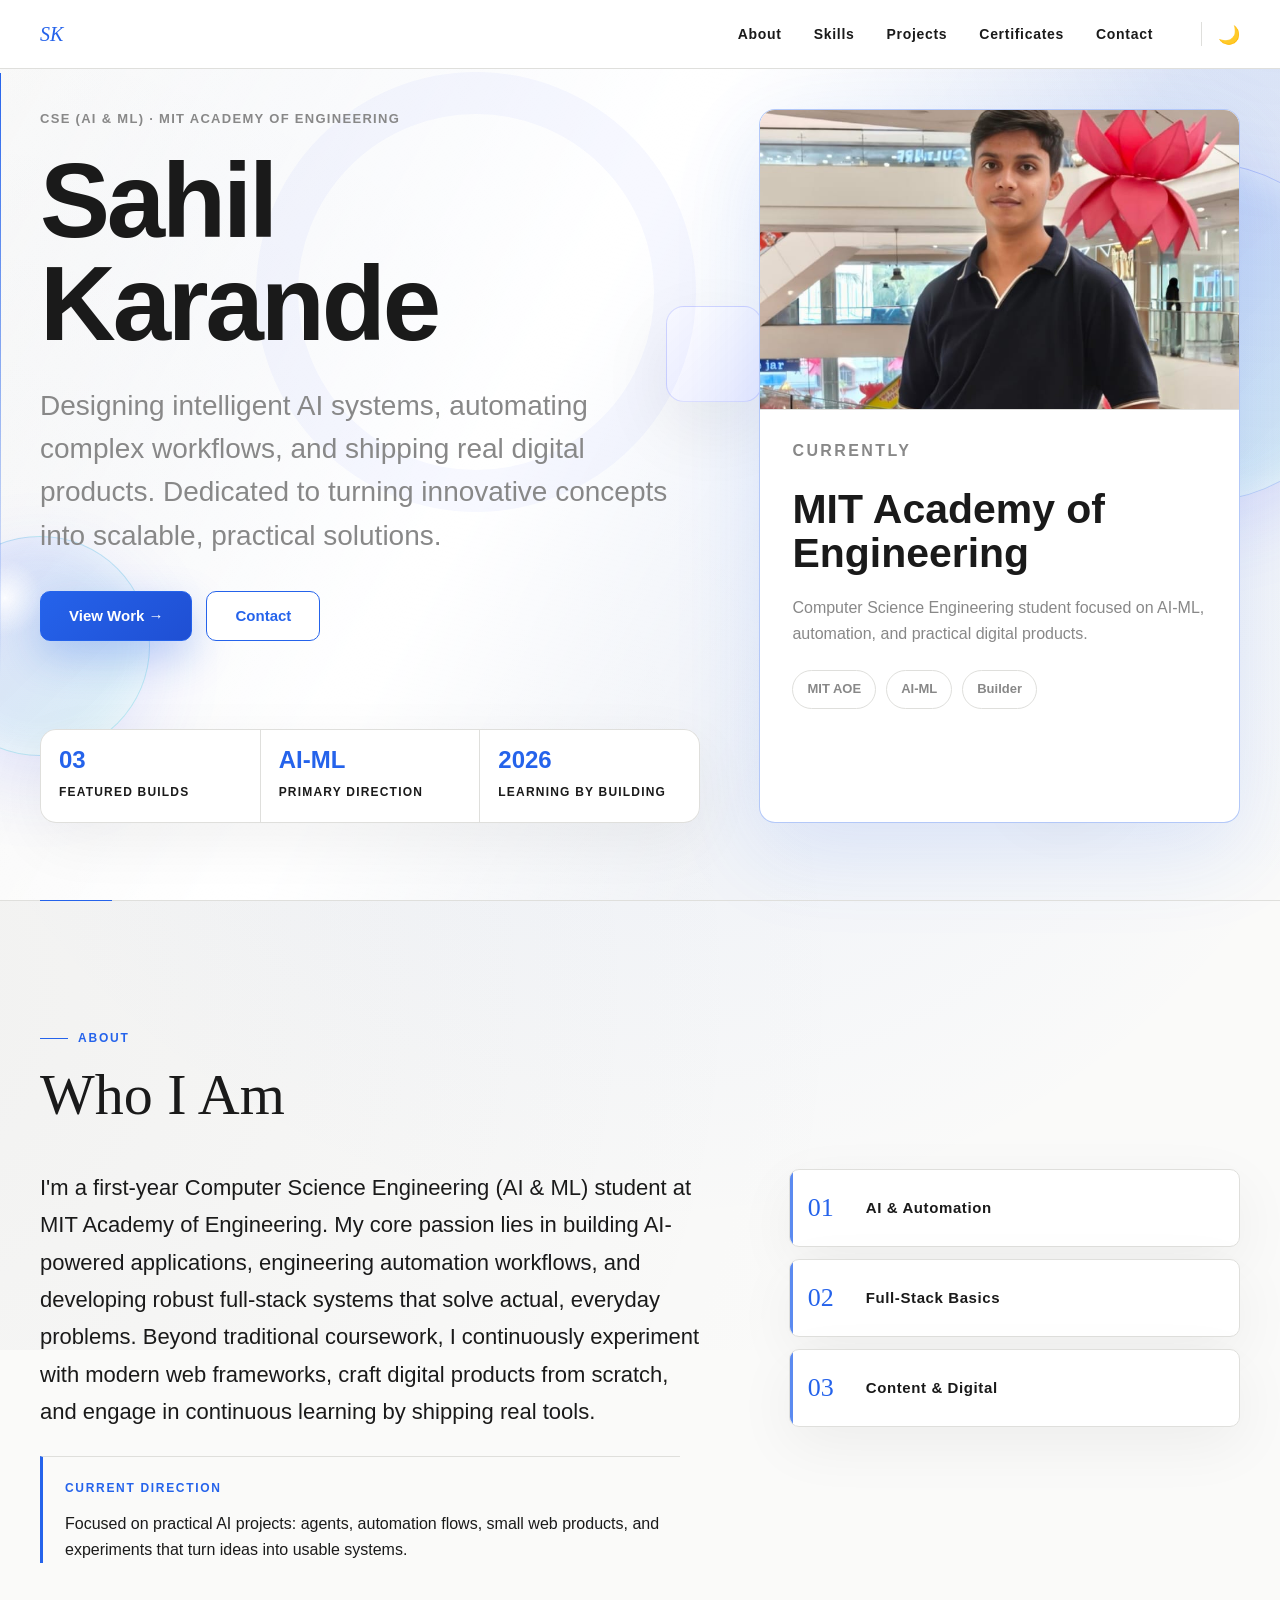
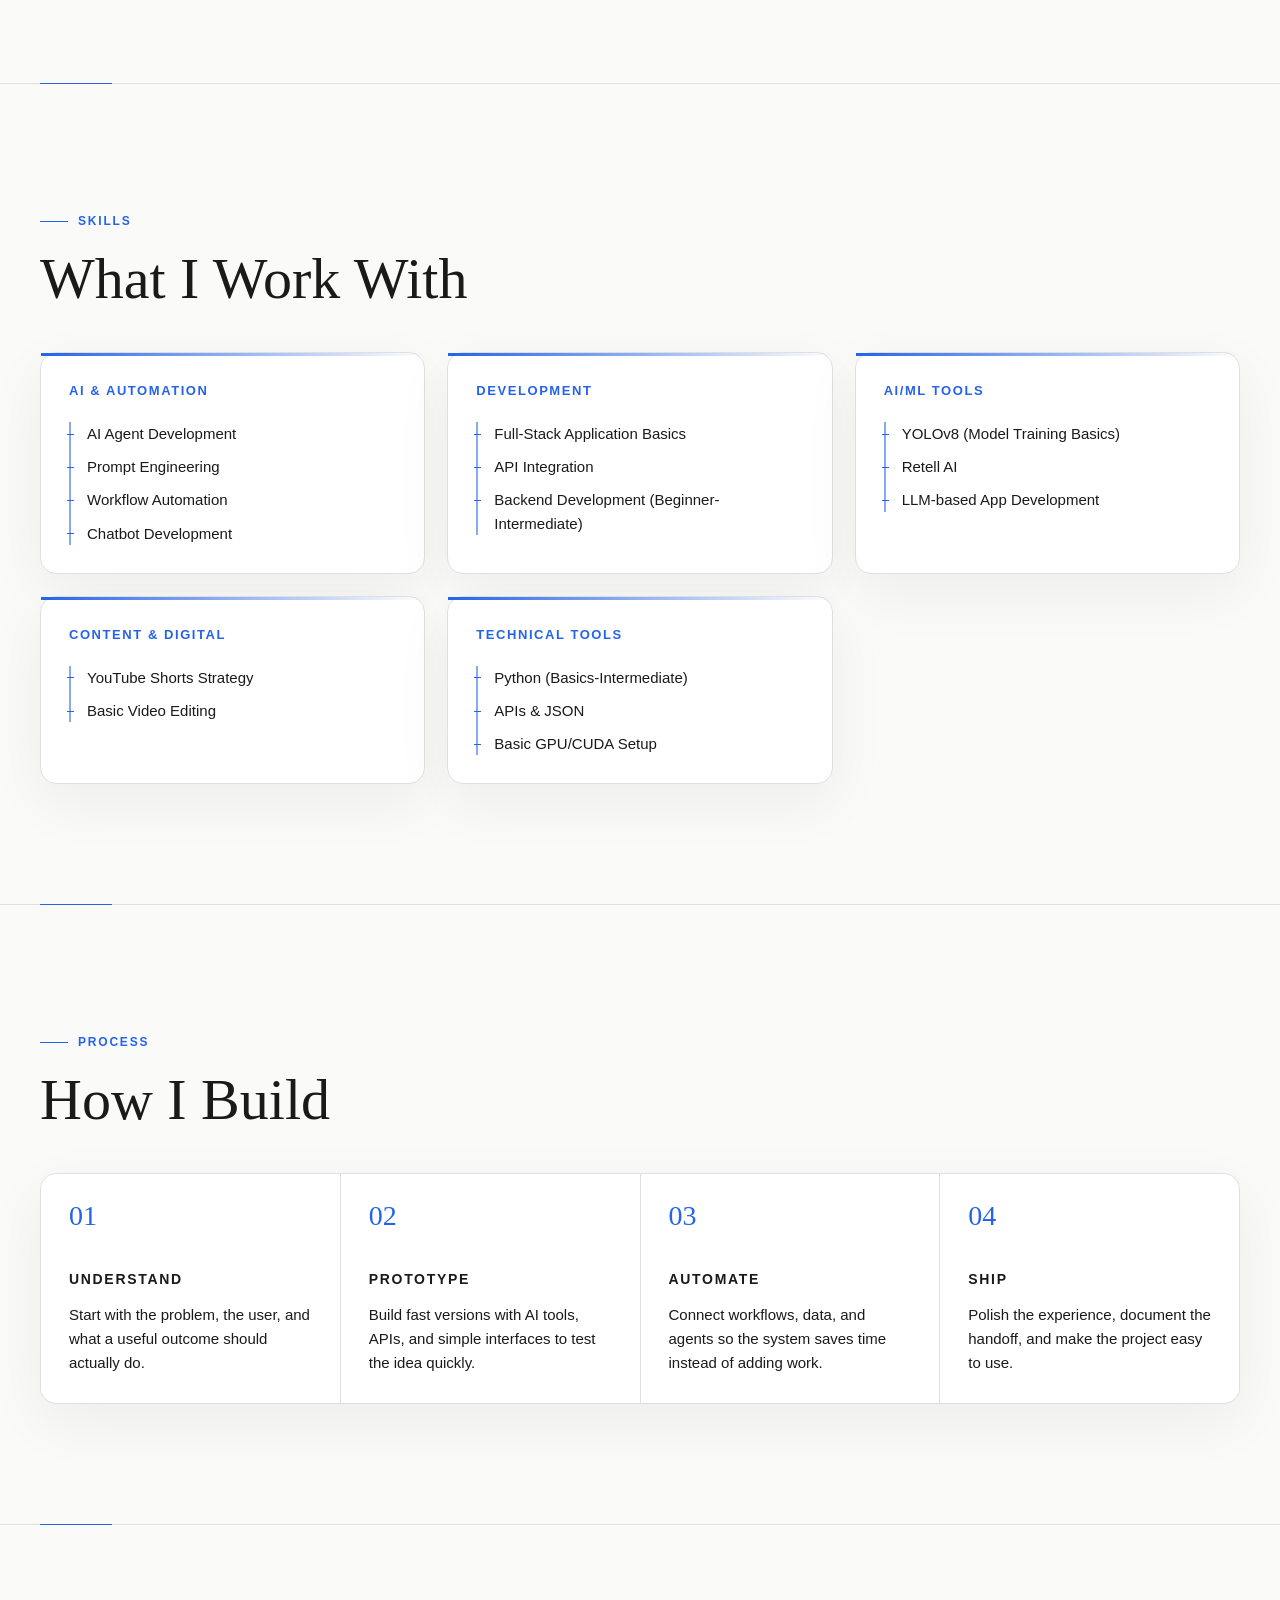
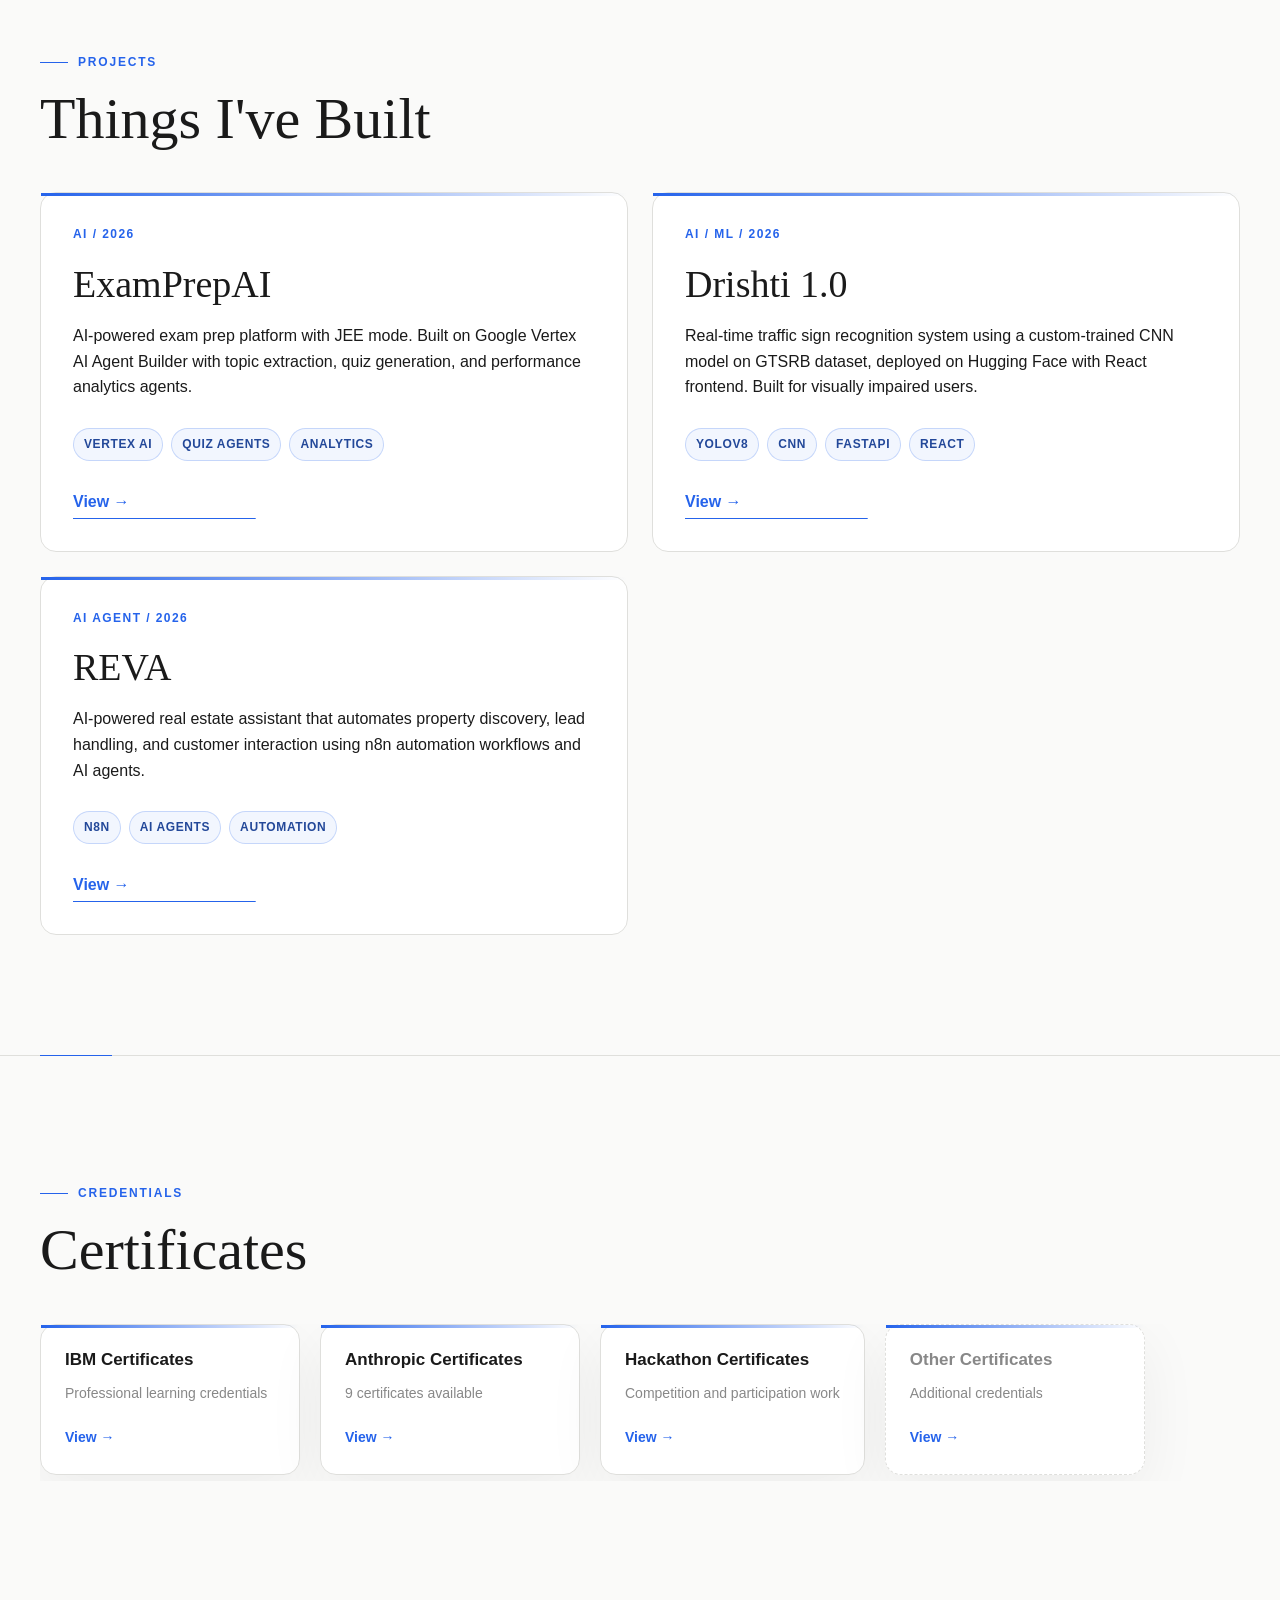
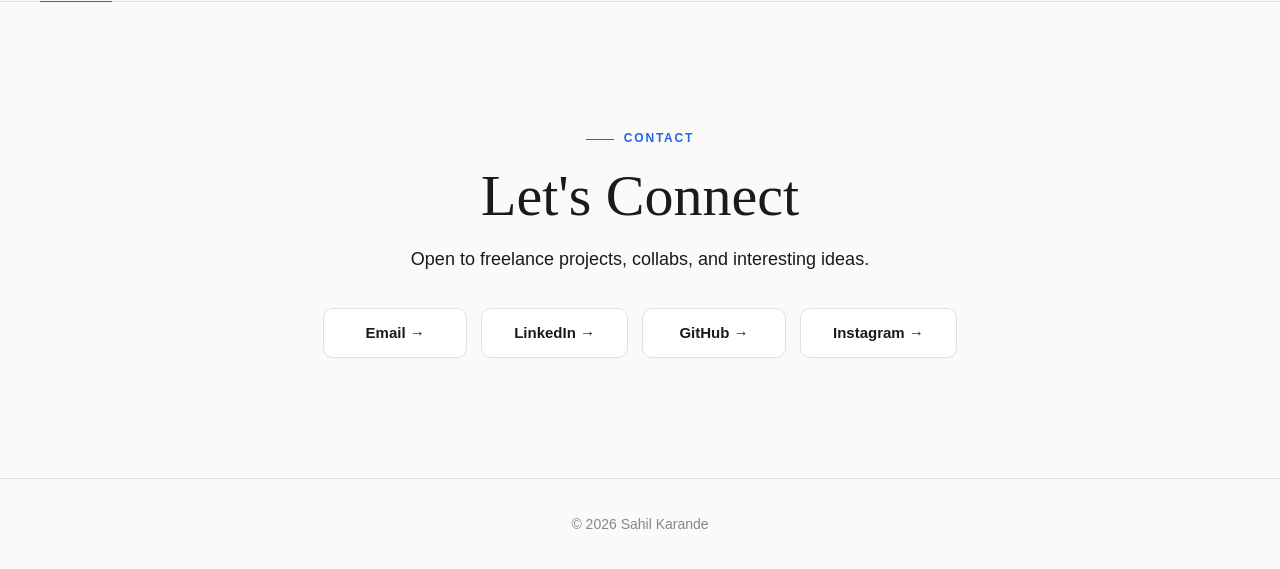
==== index.html @ 3f669807 "Initial commit - Portfolio with Dark Mode and Ambient Animations" ====
<!DOCTYPE html>
<html lang="en">
<head>
  <meta charset="UTF-8">
  <meta name="viewport" content="width=device-width, initial-scale=1.0">
  <title>Sahil Karande | Portfolio</title>
  <link rel="stylesheet" href="animations.css">
  <style>
    :root {
      --accent: #2563EB;
      --accent-hover: #1d4ed8;
      --background: #fafaf9;
      --surface: #ffffff;
      --surface-strong: #ffffff;
      --surface-tint: #f4f7ff;
      --border-color: #dfdfdc;
      --border: 1px solid var(--border-color);
      --text-primary: #1a1a1a;
      --text-muted: #888;
      --portrait-bg: #f0f4ff;
      --shadow-subtle: 0 18px 60px rgba(26, 26, 26, 0.055);
      --shadow-hover: 0 28px 80px rgba(26, 26, 26, 0.1);
      --radius: 16px;
      --radius-sm: 10px;
    }

    [data-theme="dark"] {
      --background: #0b0f19;
      --surface: #121826;
      --surface-strong: #171f31;
      --surface-tint: #0f172a;
      --border-color: #293248;
      --border: 1px solid var(--border-color);
      --text-primary: #f4f7fb;
      --text-muted: #a4adbd;
      --accent: #8b9bff;
      --accent-hover: #b8c1ff;
      --portrait-bg: #1e293b;
      --shadow-subtle: 0 18px 60px rgba(0, 0, 0, 0.4);
      --shadow-hover: 0 28px 80px rgba(0, 0, 0, 0.6);
      --shadow-soft: 0 24px 70px rgba(0, 0, 0, 0.32);
    }

    * {
      box-sizing: border-box;
      margin: 0;
      padding: 0;
    }

    html {
      scroll-behavior: smooth;
      scrollbar-color: var(--border-color) transparent;
    }

    body {
      min-height: 100vh;
      background: var(--background);
      color: var(--text-primary);
      font-family: "Helvetica Neue", Helvetica, Arial, sans-serif;
      line-height: 1.6;
      overflow-x: hidden;
      text-rendering: optimizeLegibility;
      -webkit-font-smoothing: antialiased;
    }

    body::before {
      position: fixed;
      inset: -50%;
      z-index: -2;
      background-color: var(--background);
      background-image: 
        radial-gradient(circle at 50% 50%, rgba(37, 99, 235, 0.08) 0%, transparent 50%),
        radial-gradient(circle at 80% 20%, rgba(37, 99, 235, 0.06) 0%, transparent 40%),
        radial-gradient(circle at 20% 80%, rgba(26, 26, 26, 0.04) 0%, transparent 40%);
      background-size: 100% 100%;
      content: "";
      animation: softOrbDrift 25s ease-in-out infinite alternate;
      transform-origin: center;
    }

    body::after {
      position: fixed;
      inset: 0;
      z-index: -1;
      background:
        linear-gradient(120deg, transparent 0%, var(--surface) 42%, transparent 68%),
        radial-gradient(circle at top right, rgba(37, 99, 235, 0.12), transparent 32%);
      content: "";
      pointer-events: none;
      animation: softSweep 14s ease-in-out infinite alternate;
    }

    a {
      color: inherit;
      text-decoration: none;
    }

    ul {
      list-style: none;
    }

    ::selection {
      background: var(--accent);
      color: var(--surface);
    }

    .container {
      width: 100%;
      max-width: 1600px;
      margin: 0 auto;
      padding: 0 40px;
    }

    .site-nav {
      position: fixed;
      top: 0;
      left: 0;
      z-index: 20;
      width: 100%;
      background: var(--surface);
      border-bottom: var(--border);
      
      -webkit-
    }

    .nav-inner {
      display: flex;
      align-items: center;
      justify-content: space-between;
      min-height: 68px;
    }

    .logo {
      color: var(--accent);
      font-family: Georgia, "Times New Roman", serif;
      font-size: 20px;
      font-style: italic;
      line-height: 1;
    }

    .nav-links {
      display: flex;
      align-items: center;
      gap: 32px;
    }

    .nav-links a {
      position: relative;
      padding: 6px 0;
      color: var(--text-primary);
      font-size: 14px;
      font-weight: 700;
      letter-spacing: 0.05em;
    }

    .nav-links a::after {
      position: absolute;
      right: 0;
      bottom: 0;
      left: 0;
      height: 2px;
      background: var(--accent);
      content: "";
      transform: scaleX(0);
      transform-origin: left;
      transition: transform 0.2s ease;
    }

    .nav-links a:hover::after,
    .nav-links a:focus-visible::after {
      transform: scaleX(1);
    }

    section {
      position: relative;
      padding: 120px 0;
      border-top: var(--border);
      scroll-margin-top: 86px;
    }

    section::before {
      position: absolute;
      top: -1px;
      left: max(40px, calc((100vw - 1600px) / 2 + 40px));
      width: 72px;
      height: 1px;
      background: var(--accent);
      content: "";
    }

    .section-label {
      display: inline-flex;
      align-items: center;
      gap: 10px;
      margin-bottom: 16px;
      color: var(--accent);
      font-size: 12px;
      font-weight: 700;
      letter-spacing: 0.15em;
    }

    .section-label::before {
      width: 28px;
      height: 1px;
      background: currentColor;
      content: "";
    }

    .section-heading {
      margin-bottom: 42px;
      font-family: Georgia, "Times New Roman", serif;
      font-size: clamp(36px, 5vw, 58px);
      font-weight: 400;
      line-height: 1.08;
      letter-spacing: 0;
    }

    .hero {
      display: flex;
      min-height: 100vh;
      align-items: center;
      border-top: 0;
      padding: 96px 0 64px;
    }

    .hero::before {
      display: none;
    }

    .hero-layout {
      display: grid;
      grid-template-columns: minmax(0, 1fr) minmax(360px, 0.72fr);
      gap: 52px;
      align-items: center;
    }

    .hero-content {
      position: relative;
      grid-column: 1;
      grid-row: 1;
      max-width: 690px;
    }

    .hero-content::before {
      position: absolute;
      top: -36px;
      left: -40px;
      width: 1px;
      height: calc(100% + 72px);
      background: linear-gradient(var(--accent), rgba(37, 99, 235, 0));
      content: "";
    }

    .hero-card,
    .hero h1,
    .hero .subtitle,
    .hero .hero-line,
    .hero-actions {
      animation: fadeInUp 0.4s ease both;
    }

    .hero-card {
      position: relative;
      grid-column: 2;
      grid-row: 1 / span 2;
      align-self: stretch;
      min-height: 560px;
      border: 1px solid rgba(37, 99, 235, 0.35);
      border-radius: var(--radius);
      background: var(--surface-strong);
      box-shadow: 0 30px 90px rgba(37, 99, 235, 0.12);
      overflow: hidden;
      animation-delay: 0.2s;
    }

    .hero-card::before {
      position: absolute;
      inset: -80px -80px auto auto;
      width: 180px;
      height: 180px;
      border: 1px solid rgba(37, 99, 235, 0.18);
      background: var(--surface-tint);
      content: "";
      pointer-events: none;
      transform: rotate(28deg);
    }

    .hero-card-photo {
      height: 300px;
      border-bottom: var(--border);
      background: var(--portrait-bg);
      overflow: hidden;
    }

    .hero-card-photo img {
      display: block;
      width: 100%;
      height: 100%;
      object-fit: cover;
      object-position: 52% 9%;
      transform: scale(1.45);
      transform-origin: 52% 10%;
    }

    .hero-card-body {
      padding: 28px 32px 30px;
    }

    .hero-card-kicker {
      margin-bottom: 18px;
      color: var(--accent);
      font-size: 12px;
      font-weight: 800;
      letter-spacing: 0.15em;
      text-transform: uppercase;
    }

    .hero-card h2 {
      margin-bottom: 20px;
      color: var(--text-primary);
      font-size: clamp(34px, 3.2vw, 48px);
      font-weight: 800;
      letter-spacing: 0;
      line-height: 1.08;
    }

    .hero-card p {
      margin-bottom: 22px;
      color: var(--text-muted);
      font-size: 16px;
      line-height: 1.65;
    }

    .hero-card-tags {
      display: flex;
      flex-wrap: wrap;
      gap: 10px;
    }

    .hero-card-tags span {
      padding: 8px 14px;
      border: 1px solid var(--border-color);
      border-radius: 999px;
      background: var(--surface-strong);
      color: var(--text-muted);
      font-size: 13px;
      font-weight: 800;
    }

    .hero h1 {
      margin-bottom: 28px;
      font-family: "Helvetica Neue", Helvetica, Arial, sans-serif;
      max-width: 680px;
      font-size: clamp(70px, 8.2vw, 126px);
      font-weight: 900;
      line-height: 0.98;
      letter-spacing: -0.03em;
      text-wrap: balance;
    }

    .subtitle {
      margin-bottom: 20px;
      color: var(--text-muted);
      font-size: 13px;
      font-weight: 700;
      letter-spacing: 0.1em;
      text-transform: uppercase;
    }

    .hero-line {
      max-width: 650px;
      margin-bottom: 34px;
      color: var(--text-muted);
      font-size: clamp(20px, 2.5vw, 28px);
      line-height: 1.55;
    }

    .hero h1 {
    }

    .hero .subtitle {
    }

    .hero .hero-line {
    }

    .hero-actions {
      display: flex;
      flex-wrap: wrap;
      gap: 14px;
    }

    .hero-meta {
      display: grid;
      grid-column: 1;
      grid-row: 2;
      max-width: 660px;
      grid-template-columns: repeat(3, minmax(0, 1fr));
      gap: 1px;
      margin-top: 36px;
      border: var(--border);
      border-radius: var(--radius);
      background: var(--border-color);
      box-shadow: var(--shadow-subtle);
      overflow: hidden;
      animation: fadeInUp 0.4s ease both;
    }

    .hero-meta-item {
      min-height: 82px;
      padding: 18px;
      background: var(--surface);
      
      -webkit-
    }

    .hero-meta-value {
      display: block;
      margin-bottom: 6px;
      color: var(--accent);
      font-family: "Helvetica Neue", Helvetica, Arial, sans-serif;
      font-size: 24px;
      font-weight: 900;
      line-height: 1;
    }

    .hero-meta-label {
      color: var(--text-primary);
      font-size: 12px;
      font-weight: 700;
      letter-spacing: 0.1em;
      line-height: 1.45;
      text-transform: uppercase;
    }

    .button,
    .contact-link {
      display: inline-flex;
      align-items: center;
      justify-content: center;
      min-height: 48px;
      border-radius: 0;
      font-size: 15px;
      font-weight: 700;
      transition: all 0.2s ease;
    }

    .button {
      padding: 12px 28px;
      border: 1px solid var(--accent);
      border-radius: var(--radius-sm);
    }

    .button-primary {
      background: linear-gradient(135deg, var(--accent), #1f4fd3);
      box-shadow: 0 16px 40px rgba(37, 99, 235, 0.28);
      color: var(--surface);
    }

    .button-secondary {
      background: var(--surface);
      color: var(--accent);
    }

    .button:hover,
    .button:focus-visible {
      border-color: var(--accent-hover);
      background: var(--accent-hover);
      color: var(--surface);
      transform: translateY(-1px);
    }

    .about-grid {
      display: grid;
      grid-template-columns: minmax(0, 3fr) minmax(280px, 2fr);
      gap: 72px;
      align-items: start;
    }

    .about-copy {
      max-width: 660px;
      color: var(--text-primary);
      font-size: clamp(18px, 2vw, 22px);
      line-height: 1.7;
    }

    .about-copy-wrap {
      display: grid;
      gap: 26px;
    }

    .about-note {
      display: grid;
      gap: 12px;
      max-width: 640px;
      padding: 22px 0 0 22px;
      border-top: var(--border);
      border-left: 3px solid var(--accent);
    }

    .about-note h3 {
      color: var(--accent);
      font-size: 12px;
      font-weight: 700;
      letter-spacing: 0.14em;
      text-transform: uppercase;
    }

    .about-note p {
      color: var(--text-primary);
      font-size: 16px;
      line-height: 1.65;
    }

    .focus-grid {
      display: grid;
      gap: 12px;
    }

    .focus-item {
      position: relative;
      display: grid;
      grid-template-columns: 42px 1fr;
      gap: 16px;
      align-items: center;
      min-height: 78px;
      padding: 18px;
      border: var(--border);
      border-radius: var(--radius-sm);
      background: var(--surface);
      box-shadow: var(--shadow-subtle);
      overflow: hidden;
      transition: all 0.2s ease;
    }

    .focus-item::after {
      position: absolute;
      inset: 0;
      border-left: 3px solid var(--accent);
      content: "";
      opacity: 0.75;
      pointer-events: none;
    }

    .focus-item:hover {
      background: var(--surface-strong);
      box-shadow: var(--shadow-hover);
      transform: translateY(-3px);
    }

    .focus-number {
      color: var(--accent);
      font-family: Georgia, "Times New Roman", serif;
      font-size: 26px;
      line-height: 1;
    }

    .focus-title {
      font-size: 15px;
      font-weight: 700;
      letter-spacing: 0.04em;
    }

    .skills-grid {
      display: grid;
      grid-template-columns: repeat(3, minmax(0, 1fr));
      gap: 22px;
    }

    .skill-card,
    .project-card,
    .cert-card {
      position: relative;
      background: var(--surface);
      border: var(--border);
      border-radius: var(--radius);
      
      -webkit-
      overflow: hidden;
    }

    .skill-card::before,
    .project-card::before,
    .cert-card::before {
      position: absolute;
      top: 0;
      right: 0;
      left: 0;
      height: 3px;
      background: linear-gradient(90deg, var(--accent), rgba(37, 99, 235, 0));
      content: "";
    }

    .skill-card {
      padding: 28px;
      box-shadow: var(--shadow-subtle);
      transition: all 0.2s ease;
    }

    .skill-card:hover {
      box-shadow: var(--shadow-hover);
      transform: translateY(-3px);
    }

    .skill-card h3 {
      margin-bottom: 20px;
      color: var(--accent);
      font-size: 13px;
      font-weight: 700;
      letter-spacing: 0.12em;
      text-transform: uppercase;
    }

    /* Force cert-cards to stay in normal mode style even in dark mode */
    [data-theme="dark"] .cert-card {
      background: #ffffff !important;
      border-color: #e5e5e3 !important;
    }
    [data-theme="dark"] .cert-card .cert-name,
    [data-theme="dark"] .cert-card .cert-meta,
    [data-theme="dark"] .cert-card p {
      color: #111 !important;
    }

    .skill-card ul {
      display: grid;
      gap: 10px;
      border-left: 2px solid rgba(37, 99, 235, 0.55);
      padding-left: 16px;
      color: var(--text-primary);
      font-size: 15px;
      line-height: 1.55;
    }

    .skill-card li {
      position: relative;
    }

    .skill-card li::before {
      position: absolute;
      top: 0.78em;
      left: -20px;
      width: 7px;
      height: 1px;
      background: var(--accent);
      content: "";
    }

    .projects-grid {
      display: grid;
      grid-template-columns: repeat(2, minmax(0, 1fr));
      gap: 24px;
    }

    .process-grid {
      display: grid;
      grid-template-columns: repeat(4, minmax(0, 1fr));
      gap: 1px;
      border: var(--border);
      border-radius: var(--radius);
      background: var(--border-color);
      box-shadow: var(--shadow-subtle);
      overflow: hidden;
    }

    .process-step {
      min-height: 220px;
      padding: 28px;
      background: var(--surface);
      
      -webkit-
      transition: all 0.2s ease;
    }

    .process-step:hover {
      background: var(--surface-strong);
      transform: translateY(-3px);
    }

    .process-number {
      display: block;
      margin-bottom: 38px;
      color: var(--accent);
      font-family: Georgia, "Times New Roman", serif;
      font-size: 28px;
      line-height: 1;
    }

    .process-step h3 {
      margin-bottom: 12px;
      font-size: 14px;
      font-weight: 700;
      letter-spacing: 0.12em;
      text-transform: uppercase;
    }

    .process-step p {
      color: var(--text-primary);
      font-size: 15px;
      line-height: 1.6;
    }

    .project-card {
      display: flex;
      min-height: 330px;
      flex-direction: column;
      padding: 32px;
      transition: all 0.2s ease;
    }

    .project-card:hover {
      background: var(--surface-strong);
      box-shadow: var(--shadow-hover);
      transform: translateY(-3px);
    }

    .project-tag {
      margin-bottom: 18px;
      color: var(--accent);
      font-size: 12px;
      font-weight: 700;
      letter-spacing: 0.12em;
      text-transform: uppercase;
    }

    .project-card h3 {
      margin-bottom: 18px;
      font-family: Georgia, "Times New Roman", serif;
      font-size: clamp(28px, 4vw, 38px);
      font-weight: 400;
      line-height: 1.12;
      letter-spacing: 0;
    }

    .project-card > p:not(.project-tag) {
      margin-bottom: 28px;
      color: var(--text-primary);
      font-size: 16px;
    }

    .project-details {
      display: flex;
      flex-wrap: wrap;
      gap: 8px;
      margin: 0 0 28px;
    }

    .project-details span {
      padding: 6px 10px;
      border: 1px solid rgba(37, 99, 235, 0.22);
      border-radius: 999px;
      background: rgba(37, 99, 235, 0.06);
      color: #234899;
      font-size: 12px;
      font-weight: 700;
      letter-spacing: 0.05em;
      text-transform: uppercase;
    }

    .project-link {
      margin-top: auto;
      color: var(--accent);
      font-weight: 700;
      transition: color 0.2s ease;
    }

    .project-link::after {
      display: block;
      width: 100%;
      height: 1px;
      margin-top: 3px;
      background: currentColor;
      content: "";
      transform: scaleX(0.35);
      transform-origin: left;
      transition: transform 0.2s ease;
    }

    .project-link:hover,
    .project-link:focus-visible {
      color: var(--accent-hover);
    }

    .project-link:hover::after,
    .project-link:focus-visible::after {
      transform: scaleX(1);
    }

    .cert-row {
      display: flex;
      gap: 20px;
      overflow-x: auto;
      padding-bottom: 6px;
      scroll-behavior: smooth;
      scroll-snap-type: x proximity;
      scrollbar-color: rgba(37, 99, 235, 0.28) transparent;
      scrollbar-width: thin;
    }

    .cert-row::-webkit-scrollbar {
      height: 8px;
    }

    .cert-row::-webkit-scrollbar-thumb {
      border-radius: 999px;
      background: rgba(37, 99, 235, 0.28);
    }

    .cert-row::-webkit-scrollbar-track {
      background: transparent;
    }

    .cert-card {
      min-width: 260px;
      padding: 24px;
      box-shadow: var(--shadow-subtle);
      scroll-snap-align: start;
      transition: all 0.2s ease;
    }

    .cert-card:hover {
      background: var(--surface-strong);
      box-shadow: var(--shadow-hover);
      transform: translateY(-3px);
    }

    .cert-card.placeholder {
      border-style: dashed;
      color: var(--text-muted);
    }

    .cert-name {
      margin-bottom: 10px;
      font-size: 17px;
      font-weight: 700;
      line-height: 1.35;
    }

    .cert-meta {
      color: var(--text-muted);
      font-size: 14px;
    }

    .cert-year {
      display: inline-block;
      margin-top: 18px;
      color: var(--accent);
      font-size: 14px;
      font-weight: 700;
    }

    .cert-link {
      display: inline-flex;
      align-items: center;
      margin-top: 22px;
      color: var(--accent);
      font-size: 14px;
      font-weight: 800;
      transition: color 0.2s ease;
    }

    .cert-link:hover,
    .cert-link:focus-visible {
      color: var(--accent-hover);
    }

    .anthropic-details {
      margin-top: 28px;
      border: 1px solid rgba(37, 99, 235, 0.22);
      border-radius: var(--radius);
      background: var(--surface);
      box-shadow: var(--shadow-subtle);
      overflow: hidden;
      
      -webkit-
    }

    .anthropic-details[open] {
      box-shadow: var(--shadow-hover);
    }

    .anthropic-summary {
      display: flex;
      align-items: center;
      justify-content: space-between;
      gap: 20px;
      padding: 24px 28px;
      color: var(--text-primary);
      cursor: pointer;
      list-style: none;
    }

    .anthropic-summary::-webkit-details-marker {
      display: none;
    }

    .anthropic-summary span {
      color: var(--accent);
      font-size: 12px;
      font-weight: 800;
      letter-spacing: 0.15em;
      text-transform: uppercase;
    }

    .anthropic-summary strong {
      display: inline-flex;
      align-items: center;
      justify-content: center;
      min-width: 96px;
      padding: 10px 16px;
      border: 1px solid var(--accent);
      border-radius: 999px;
      background: rgba(37, 99, 235, 0.07);
      color: var(--accent);
      font-size: 13px;
      transition: all 0.2s ease;
    }

    .anthropic-details[open] .anthropic-summary strong,
    .anthropic-summary:hover strong {
      background: var(--accent);
      color: var(--surface-strong);
    }

    .anthropic-panel {
      display: grid;
      grid-template-rows: 0fr;
      transition: grid-template-rows 0.35s ease;
    }

    .anthropic-details[open] .anthropic-panel {
      grid-template-rows: 1fr;
    }

    .anthropic-panel-inner {
      min-height: 0;
      overflow: hidden;
    }

    .anthropic-rail {
      display: flex;
      gap: 18px;
      overflow-x: auto;
      padding: 0 28px 30px;
      scroll-behavior: smooth;
      scroll-padding: 28px;
      scroll-snap-type: x mandatory;
      scrollbar-color: rgba(37, 99, 235, 0.38) transparent;
      scrollbar-width: thin;
    }

    .anthropic-rail::-webkit-scrollbar {
      height: 10px;
    }

    .anthropic-rail::-webkit-scrollbar-thumb {
      border: 3px solid transparent;
      border-radius: 999px;
      background: rgba(37, 99, 235, 0.4);
      background-clip: padding-box;
    }

    .anthropic-cert {
      position: relative;
      flex: 0 0 max-content;
      min-width: 420px;
      min-height: 245px;
      padding: 28px;
      border: 1px solid rgba(26, 26, 26, 0.12);
      border-radius: var(--radius);
      background:
        linear-gradient(135deg, rgba(255, 255, 255, 0.62), transparent),
        var(--cert-bg, #d6e6df);
      box-shadow: 0 20px 55px rgba(26, 26, 26, 0.09);
      scroll-snap-align: start;
      overflow: hidden;
      transition: all 0.2s ease;
    }

    .anthropic-cert:hover {
      box-shadow: 0 30px 80px rgba(26, 26, 26, 0.13);
      transform: translateY(-4px);
    }

    .anthropic-cert::before {
      display: inline-flex;
      align-items: center;
      min-height: 34px;
      margin-bottom: 46px;
      padding: 0 18px;
      border: 2px solid #111;
      border-radius: 999px;
      color: var(--text-primary);
      content: "✓  CERTIFICATE OF COMPLETION";
      font-size: 11px;
      font-weight: 900;
      letter-spacing: 0.16em;
    }

    .anthropic-cert h3 {
      margin-bottom: 26px;
      color: var(--text-primary);
      font-size: clamp(24px, 3vw, 34px);
      font-weight: 900;
      letter-spacing: 0;
      line-height: 1.12;
      white-space: nowrap;
    }

    .anthropic-cert p {
      color: var(--text-primary);
      font-family: Georgia, "Times New Roman", serif;
      font-size: 18px;
    }

    .anthropic-cert span {
      position: absolute;
      right: 28px;
      bottom: 24px;
      color: var(--text-primary);
      font-size: 13px;
      font-weight: 900;
      letter-spacing: 0.12em;
      text-transform: uppercase;
    }

    .cert-intro {
      max-width: 620px;
      margin: -18px 0 34px;
      color: var(--text-muted);
      font-size: 18px;
      line-height: 1.65;
    }

    .certificate-track {
      display: flex;
      gap: 26px;
      overflow-x: auto;
      padding: 8px 0 28px;
      scroll-behavior: smooth;
      scroll-padding: 40px;
      scroll-snap-type: x mandatory;
      scrollbar-color: rgba(37, 99, 235, 0.5) rgba(37, 99, 235, 0.08);
      scrollbar-width: thin;
    }

    .certificate-track::-webkit-scrollbar {
      height: 12px;
    }

    .certificate-track::-webkit-scrollbar-track {
      border-radius: 999px;
      background: rgba(37, 99, 235, 0.08);
    }

    .certificate-track::-webkit-scrollbar-thumb {
      border: 3px solid rgba(250, 250, 249, 0.95);
      border-radius: 999px;
      background: rgba(37, 99, 235, 0.55);
      background-clip: padding-box;
    }

    .certificate-page {
      position: relative;
      display: grid;
      flex: 0 0 min(860px, 88vw);
      aspect-ratio: 1.36 / 1;
      align-content: center;
      justify-items: center;
      padding: clamp(28px, 5vw, 72px);
      border: 1px solid rgba(26, 26, 26, 0.12);
      border-radius: var(--radius);
      background:
        linear-gradient(135deg, rgba(255, 255, 255, 0.34), transparent 45%),
        var(--cert-bg, #c4d9d1);
      box-shadow: 0 22px 70px rgba(26, 26, 26, 0.12);
      scroll-snap-align: center;
      overflow: hidden;
      transition: transform 0.25s ease, box-shadow 0.25s ease;
    }

    .certificate-page:hover {
      box-shadow: 0 34px 90px rgba(26, 26, 26, 0.16);
      transform: translateY(-5px);
    }

    .certificate-badge {
      position: absolute;
      top: clamp(22px, 4vw, 54px);
      left: 50%;
      display: inline-flex;
      align-items: center;
      gap: 16px;
      min-height: 50px;
      padding: 0 30px;
      border: 3px solid #111;
      border-radius: 999px;
      color: var(--text-primary);
      font-size: clamp(12px, 1.5vw, 20px);
      font-weight: 900;
      letter-spacing: 0.16em;
      text-transform: uppercase;
      transform: translateX(-50%);
      white-space: nowrap;
    }

    .certificate-badge::before {
      display: grid;
      width: 34px;
      height: 34px;
      place-items: center;
      border: 2px solid #111;
      border-radius: 50%;
      content: "✓";
      font-size: 18px;
      letter-spacing: 0;
    }

    .certificate-person {
      margin: clamp(34px, 6vw, 78px) 0 10px;
      color: var(--text-primary);
      font-family: Georgia, "Times New Roman", serif;
      font-size: clamp(28px, 4vw, 46px);
      line-height: 1;
    }

    .certificate-completed {
      margin-bottom: 26px;
      color: var(--text-primary);
      font-family: Georgia, "Times New Roman", serif;
      font-size: clamp(16px, 2vw, 22px);
    }

    .certificate-title {
      max-width: 760px;
      color: var(--text-primary);
      font-size: clamp(34px, 5vw, 64px);
      font-weight: 900;
      letter-spacing: -0.02em;
      line-height: 1.1;
      text-align: center;
    }

    .certificate-footer {
      position: absolute;
      right: 0;
      bottom: clamp(28px, 5vw, 58px);
      left: 0;
      color: var(--text-primary);
      font-size: clamp(18px, 2vw, 26px);
      font-weight: 900;
      letter-spacing: 0.08em;
      text-align: center;
      text-transform: uppercase;
    }

    .contact {
      text-align: center;
    }

    .contact .section-heading {
      margin-bottom: 18px;
    }

    .contact-subtext {
      margin: 0 auto 34px;
      max-width: 560px;
      color: var(--text-primary);
      font-size: 18px;
    }

    .contact-links {
      display: flex;
      flex-wrap: wrap;
      gap: 14px;
      justify-content: center;
    }

    .contact-link {
      min-width: 144px;
      padding: 12px 32px;
      border: var(--border);
      border-radius: var(--radius-sm);
      background: var(--surface);
      color: var(--text-primary);
    }

    .contact-link:hover,
    .contact-link:focus-visible {
      border-color: var(--accent);
      background: var(--accent);
      color: var(--surface);
    }

    .site-footer {
      padding: 34px 0;
      border-top: var(--border);
      color: var(--text-muted);
      font-size: 14px;
      text-align: center;
    }

    @keyframes fadeInUp {
      from {
        opacity: 0;
        transform: translateY(24px);
      }

      to {
        opacity: 1;
        transform: translateY(0);
      }
    }

    @keyframes softOrbDrift {
      0%   { transform: rotate(0deg) scale(1); }
      50%  { transform: rotate(180deg) scale(1.1); }
      100% { transform: rotate(360deg) scale(1); }
    }

    @keyframes softSweep {
      from {
        opacity: 0.55;
        transform: translateX(-4%);
      }

      to {
        opacity: 0.9;
        transform: translateX(4%);
      }
    }

    @media (prefers-reduced-motion: reduce) {
      *,
      *::before,
      *::after {
        animation-duration: 0.001ms !important;
        animation-iteration-count: 1 !important;
        scroll-behavior: auto !important;
        transition-duration: 0.001ms !important;
      }
    }

    @media (max-width: 768px) {
      .container {
        padding: 0 28px;
      }

      .nav-inner {
        min-height: 66px;
      }

      .nav-links {
        gap: 18px;
      }

      .nav-links a {
        font-size: 13px;
      }

      section {
        padding: 72px 0;
      }

      .hero {
        padding: 110px 0 70px;
      }

      .hero-layout {
        grid-template-columns: 1fr;
        gap: 44px;
      }

      .hero-content,
      .hero-card,
      .hero-meta {
        grid-column: auto;
        grid-row: auto;
      }

      .hero-card {
        min-height: auto;
      }

      .hero-card-photo {
        height: 420px;
      }

      .about-grid,
      .projects-grid,
      .process-grid {
        grid-template-columns: 1fr;
        gap: 34px;
      }

      .process-grid {
        gap: 1px;
      }

      .hero-meta {
        grid-template-columns: 1fr;
      }

      .skills-grid {
        grid-template-columns: repeat(2, minmax(0, 1fr));
      }

      .project-card {
        min-height: 280px;
      }
    }

    @media (max-width: 480px) {
      .container {
        padding: 0 22px;
      }

      .nav-inner {
        align-items: flex-start;
        min-height: 92px;
        flex-direction: column;
        justify-content: center;
        gap: 12px;
      }

      .nav-links {
        width: 100%;
        justify-content: space-between;
        gap: 10px;
      }

      .nav-links a {
        font-size: 12px;
        letter-spacing: 0.03em;
      }

      .hero {
        min-height: 100vh;
        padding-top: 130px;
      }

      .hero h1 {
        font-size: clamp(54px, 17vw, 86px);
        letter-spacing: -0.04em;
      }

      .hero-card-photo {
        height: 320px;
      }

      .hero-meta {
        margin-top: 24px;
      }

      .hero-meta-item {
        min-height: 70px;
        padding: 14px;
      }

      .hero-card-body {
        padding: 26px;
      }

      .hero-card h2 {
        font-size: 36px;
      }

      .certificate-page {
        flex-basis: 88vw;
        aspect-ratio: 1.2 / 1;
        padding: 24px;
      }

      .certificate-badge {
        max-width: calc(100% - 32px);
        min-height: 40px;
        padding: 0 14px;
        font-size: 9px;
        gap: 8px;
      }

      .certificate-badge::before {
        width: 24px;
        height: 24px;
        font-size: 13px;
      }

      .certificate-title {
        font-size: clamp(27px, 8vw, 38px);
      }

      .subtitle {
        font-size: 11px;
        line-height: 1.6;
      }

      .button,
      .contact-link {
        width: 100%;
      }

      .section-heading {
        margin-bottom: 30px;
      }

      .skills-grid {
        grid-template-columns: 1fr;
      }

      .hero-meta-item,
      .process-step {
        min-height: auto;
      }

      .skill-card,
      .project-card,
      .cert-card {
        padding: 24px;
      }
      
      .theme-toggle {
        margin-left: 0;
        padding-left: 0;
        border-left: none;
        margin-top: 12px;
      }
    }

    .theme-toggle {
      display: flex;
      align-items: center;
      justify-content: center;
      gap: 8px;
      margin-left: 16px;
      padding-left: 16px;
      border-left: 1px solid var(--border-color);
      background: none;
      border-right: none;
      border-top: none;
      border-bottom: none;
      cursor: pointer;
      color: var(--text-primary);
      font-size: 18px;
      transition: opacity 0.2s ease;
      padding-top: 2px;
    }
    .theme-toggle:hover {
      opacity: 0.7;
    }
  </style>

  <script>
    const savedTheme = localStorage.getItem('portfolio-theme') || 'light';
    document.documentElement.setAttribute('data-theme', savedTheme);
    
    document.addEventListener('DOMContentLoaded', () => {
      const themeToggle = document.getElementById('themeToggle');
      if (themeToggle) {
        if (savedTheme === 'dark') {
          themeToggle.innerHTML = '☀️';
        } else {
          themeToggle.innerHTML = '🌙';
        }
        
        themeToggle.addEventListener('click', () => {
          const currentTheme = document.documentElement.getAttribute('data-theme') || 'light';
          const newTheme = currentTheme === 'light' ? 'dark' : 'light';
          document.documentElement.setAttribute('data-theme', newTheme);
          localStorage.setItem('portfolio-theme', newTheme);
          themeToggle.innerHTML = newTheme === 'dark' ? '☀️' : '🌙';
        });
      }
    });
  </script>
</head>
<body>
  <div class="ambient-scene" aria-hidden="true">
    <span class="ambient-orbit orbit-one"></span>
    <span class="ambient-orbit orbit-two"></span>
    <span class="ambient-cube cube-one"></span>
    <span class="ambient-cube cube-two"></span>
    <span class="ambient-ring"></span>
    <span class="dark-wave wave-one"></span>
    <span class="dark-wave wave-two"></span>
    <span class="dark-pulse pulse-one"></span>
    <span class="dark-pulse pulse-two"></span>
  </div>
  <nav class="site-nav" aria-label="Primary navigation">
    <div class="container nav-inner">
      <a class="logo" href="#hero" aria-label="Sahil Karande home">SK</a>
      <div class="nav-links">
        <a href="#about">About</a>
        <a href="#skills">Skills</a>
        <a href="#projects">Projects</a>
        <a href="#certificates">Certificates</a>
        <a href="#contact">Contact</a>
        <button class="theme-toggle" id="themeToggle" aria-label="Toggle Dark Mode">🌙</button>
      </div>
    </div>
  </nav>

  <main>
    <!-- HERO -->
    <header class="hero" id="hero">
      <div class="container">
        <div class="hero-layout">
          <div class="hero-content">
            <p class="subtitle">CSE (AI &amp; ML) &middot; MIT Academy of Engineering</p>
            <h1>Sahil<br>Karande</h1>
            <p class="hero-line">Designing intelligent AI systems, automating complex workflows, and shipping real digital products. Dedicated to turning innovative concepts into scalable, practical solutions.</p>
            <div class="hero-actions" aria-label="Hero actions">
              <a class="button button-primary" href="#projects">View Work &rarr;</a>
              <a class="button button-secondary" href="#contact">Contact</a>
            </div>
          </div>
          <article class="hero-card">
            <figure class="hero-card-photo">
              <img src="profile-photo.jpeg" alt="Portrait of Sahil Karande">
            </figure>
            <div class="hero-card-body">
              <p class="hero-card-kicker">Currently</p>
              <h2>MIT Academy of Engineering</h2>
              <p>Computer Science Engineering student focused on AI-ML, automation, and practical digital products.</p>
              <div class="hero-card-tags" aria-label="Current profile tags">
                <span>MIT AOE</span>
                <span>AI-ML</span>
                <span>Builder</span>
              </div>
            </div>
          </article>
          <div class="hero-meta" aria-label="Portfolio highlights">
            <div class="hero-meta-item">
              <span class="hero-meta-value">03</span>
              <span class="hero-meta-label">Featured Builds</span>
            </div>
            <div class="hero-meta-item">
              <span class="hero-meta-value">AI-ML</span>
              <span class="hero-meta-label">Primary Direction</span>
            </div>
            <div class="hero-meta-item">
              <span class="hero-meta-value">2026</span>
              <span class="hero-meta-label">Learning By Building</span>
            </div>
          </div>
        </div>
      </div>
    </header>

    <!-- ABOUT -->
    <section id="about" aria-labelledby="about-heading">
      <div class="container">
        <p class="section-label">ABOUT</p>
        <h2 class="section-heading" id="about-heading">Who I Am</h2>
        <div class="about-grid">
          <div class="about-copy-wrap">
            <p class="about-copy">I'm a first-year Computer Science Engineering (AI &amp; ML) student at MIT Academy of Engineering. My core passion lies in building AI-powered applications, engineering automation workflows, and developing robust full-stack systems that solve actual, everyday problems. Beyond traditional coursework, I continuously experiment with modern web frameworks, craft digital products from scratch, and engage in continuous learning by shipping real tools.</p>
            <article class="about-note">
              <h3>Current Direction</h3>
              <p>Focused on practical AI projects: agents, automation flows, small web products, and experiments that turn ideas into usable systems.</p>
            </article>
          </div>
          <div class="focus-grid" aria-label="Current focus areas">
            <article class="focus-item">
              <span class="focus-number">01</span>
              <h3 class="focus-title">AI &amp; Automation</h3>
            </article>
            <article class="focus-item">
              <span class="focus-number">02</span>
              <h3 class="focus-title">Full-Stack Basics</h3>
            </article>
            <article class="focus-item">
              <span class="focus-number">03</span>
              <h3 class="focus-title">Content &amp; Digital</h3>
            </article>
          </div>
        </div>
      </div>
    </section>

    <!-- SKILLS -->
    <section id="skills" aria-labelledby="skills-heading">
      <div class="container">
        <p class="section-label">SKILLS</p>
        <h2 class="section-heading" id="skills-heading">What I Work With</h2>
        <div class="skills-grid">
          <article class="skill-card">
            <h3>AI &amp; Automation</h3>
            <ul>
              <li>AI Agent Development</li>
              <li>Prompt Engineering</li>
              <li>Workflow Automation</li>
              <li>Chatbot Development</li>
            </ul>
          </article>
          <article class="skill-card">
            <h3>Development</h3>
            <ul>
              <li>Full-Stack Application Basics</li>
              <li>API Integration</li>
              <li>Backend Development (Beginner-Intermediate)</li>
            </ul>
          </article>
          <article class="skill-card">
            <h3>AI/ML Tools</h3>
            <ul>
              <li>YOLOv8 (Model Training Basics)</li>
              <li>Retell AI</li>
              <li>LLM-based App Development</li>
            </ul>
          </article>
          <article class="skill-card">
            <h3>Content &amp; Digital</h3>
            <ul>
              <li>YouTube Shorts Strategy</li>
              <li>Basic Video Editing</li>
            </ul>
          </article>
          <article class="skill-card">
            <h3>Technical Tools</h3>
            <ul>
              <li>Python (Basics-Intermediate)</li>
              <li>APIs &amp; JSON</li>
              <li>Basic GPU/CUDA Setup</li>
            </ul>
          </article>
        </div>
      </div>
    </section>

    <!-- PROCESS -->
    <section id="process" aria-labelledby="process-heading">
      <div class="container">
        <p class="section-label">PROCESS</p>
        <h2 class="section-heading" id="process-heading">How I Build</h2>
        <div class="process-grid">
          <article class="process-step">
            <span class="process-number">01</span>
            <h3>Understand</h3>
            <p>Start with the problem, the user, and what a useful outcome should actually do.</p>
          </article>
          <article class="process-step">
            <span class="process-number">02</span>
            <h3>Prototype</h3>
            <p>Build fast versions with AI tools, APIs, and simple interfaces to test the idea quickly.</p>
          </article>
          <article class="process-step">
            <span class="process-number">03</span>
            <h3>Automate</h3>
            <p>Connect workflows, data, and agents so the system saves time instead of adding work.</p>
          </article>
          <article class="process-step">
            <span class="process-number">04</span>
            <h3>Ship</h3>
            <p>Polish the experience, document the handoff, and make the project easy to use.</p>
          </article>
        </div>
      </div>
    </section>

    <!-- PROJECTS -->
    <section id="projects" aria-labelledby="projects-heading">
      <div class="container">
        <p class="section-label">PROJECTS</p>
        <h2 class="section-heading" id="projects-heading">Things I've Built</h2>
        <div class="projects-grid">
          <article class="project-card">
            <p class="project-tag">AI / 2026</p>
            <h3>ExamPrepAI</h3>
            <p>AI-powered exam prep platform with JEE mode. Built on Google Vertex AI Agent Builder with topic extraction, quiz generation, and performance analytics agents.</p>
            <div class="project-details" aria-label="ExamPrepAI project details">
              <span>Vertex AI</span>
              <span>Quiz Agents</span>
              <span>Analytics</span>
            </div>
            <a class="project-link" href="examprep-project.html">View &rarr;</a>
          </article>
          <article class="project-card">
            <p class="project-tag">AI / ML / 2026</p>
            <h3>Drishti 1.0</h3>
            <p>Real-time traffic sign recognition system using a custom-trained CNN model on GTSRB dataset, deployed on Hugging Face with React frontend. Built for visually impaired users.</p>
            <div class="project-details" aria-label="Drishti 1.0 project details">
              <span>YOLOv8</span>
              <span>CNN</span>
              <span>FastAPI</span>
              <span>React</span>
            </div>
            <a class="project-link" href="drishti-project.html">View &rarr;</a>
          </article>
          <article class="project-card">
            <p class="project-tag">AI Agent / 2026</p>
            <h3>REVA</h3>
            <p>AI-powered real estate assistant that automates property discovery, lead handling, and customer interaction using n8n automation workflows and AI agents.</p>
            <div class="project-details" aria-label="REVA project details">
              <span>n8n</span>
              <span>AI Agents</span>
              <span>Automation</span>
            </div>
            <a class="project-link" href="reva-project.html">View &rarr;</a>
          </article>
        </div>
      </div>
    </section>

    <!-- CERTIFICATES -->
    <section id="certificates" aria-labelledby="certificates-heading">
      <div class="container">
        <p class="section-label">CREDENTIALS</p>
        <h2 class="section-heading" id="certificates-heading">Certificates</h2>
        <div class="cert-row" aria-label="Certificates">
          <article class="cert-card">
            <h3 class="cert-name">IBM Certificates</h3>
            <p class="cert-meta">Professional learning credentials</p>
            <a class="cert-link" href="ibm-certificates.html">View &rarr;</a>
          </article>
          <article class="cert-card">
            <h3 class="cert-name">Anthropic Certificates</h3>
            <p class="cert-meta">9 certificates available</p>
            <a class="cert-link" href="certificates.html">View &rarr;</a>
          </article>
          <article class="cert-card">
            <h3 class="cert-name">Hackathon Certificates</h3>
            <p class="cert-meta">Competition and participation work</p>
            <a class="cert-link" href="hackathon-certificates.html">View &rarr;</a>
          </article>
          <article class="cert-card placeholder">
            <h3 class="cert-name">Other Certificates</h3>
            <p class="cert-meta">Additional credentials</p>
            <a class="cert-link" href="other-certificates.html">View &rarr;</a>
          </article>
        </div>
      </div>
    </section>

    <!-- CONTACT -->
    <section class="contact" id="contact" aria-labelledby="contact-heading">
      <div class="container">
        <p class="section-label">CONTACT</p>
        <h2 class="section-heading" id="contact-heading">Let's Connect</h2>
        <p class="contact-subtext">Open to freelance projects, collabs, and interesting ideas.</p>
        <div class="contact-links">
          <a class="contact-link" href="mailto:sahilkarande0918@gmail.com">Email &rarr;</a>
          <a class="contact-link" href="https://www.linkedin.com/in/sahil-karande-a4722b386" target="_blank" rel="noopener noreferrer">LinkedIn &rarr;</a>
          <a class="contact-link" href="https://github.com/sahilkarande0918-cmd" target="_blank" rel="noopener noreferrer">GitHub &rarr;</a>
          <a class="contact-link" href="https://www.instagram.com/_sahil_karande?igsh=MWsxcnY3ZHIwbWpxNw==" target="_blank" rel="noopener noreferrer">Instagram &rarr;</a>
        </div>
      </div>
    </section>
  </main>

  <!-- FOOTER -->
  <footer class="site-footer">
    <div class="container">
      <p>&copy; 2026 Sahil Karande</p>
    </div>
  </footer>
</body>
</html>
---- animations.css ----
/* Ambient Background Animations */
.ambient-scene {
  position: fixed;
  inset: 0;
  z-index: 0;
  overflow: hidden;
  pointer-events: none;
  perspective: 1200px;
}
.ambient-orbit, .ambient-cube, .ambient-ring, .dark-wave, .dark-pulse {
  position: absolute;
  display: block;
  transform-style: preserve-3d;
  will-change: transform;
}
.ambient-orbit {
  border-radius: 999px;
  border: 1px solid rgba(51, 71, 255, 0.16);
  background: radial-gradient(circle at 34% 28%, rgba(255, 255, 255, 0.9), transparent 18%), linear-gradient(135deg, rgba(51, 71, 255, 0.16), rgba(6, 182, 212, 0.12));
  box-shadow: 0 24px 80px rgba(51, 71, 255, 0.13), inset 0 0 38px rgba(255, 255, 255, 0.6);
}
.orbit-one {
  width: 340px; height: 340px; top: 18%; right: -90px;
  animation: ambientFloatOne 18s ease-in-out infinite;
}
.orbit-two {
  width: 220px; height: 220px; left: -70px; bottom: 16%;
  border-color: rgba(6, 182, 212, 0.16);
  animation: ambientFloatTwo 16s ease-in-out infinite;
}
.ambient-cube {
  width: 96px; height: 96px; border: 1px solid rgba(51, 71, 255, 0.16); border-radius: 18px;
  background: linear-gradient(135deg, rgba(255, 255, 255, 0.78), rgba(51, 71, 255, 0.11)), var(--surface);
  box-shadow: 0 26px 70px rgba(16, 24, 40, 0.08);
}
.cube-one { top: 34%; left: 52%; animation: cubeDriftOne 14s ease-in-out infinite; }
.cube-two { right: 14%; bottom: 13%; width: 70px; height: 70px; border-radius: 14px; animation: cubeDriftTwo 17s ease-in-out infinite; }
.ambient-ring {
  width: 440px; height: 440px; left: 20%; top: 8%; border-radius: 50%;
  border: 42px solid rgba(51, 71, 255, 0.035); animation: ringRotate 28s linear infinite;
}

[data-theme="dark"] .ambient-orbit,
[data-theme="dark"] .ambient-cube,
[data-theme="dark"] .ambient-ring {
  opacity: 0.12;
  border-color: rgba(139, 155, 255, 0.08);
  background: transparent;
  box-shadow: none;
}
.dark-wave, .dark-pulse { opacity: 0; }
.dark-wave {
  width: 70vw; height: 70vw; min-width: 620px; min-height: 620px; border-radius: 50%;
  border: 1px solid rgba(139, 155, 255, 0.12);
  background: repeating-conic-gradient(from 0deg, rgba(139, 155, 255, 0.14) 0deg 8deg, transparent 8deg 22deg);
  mask-image: radial-gradient(circle, transparent 0 46%, #000 47% 49%, transparent 50% 100%);
  -webkit-mask-image: radial-gradient(circle, transparent 0 46%, #000 47% 49%, transparent 50% 100%);
}
.wave-one { top: -28vw; right: -18vw; }
.wave-two {
  left: -24vw; bottom: -32vw; border-color: rgba(6, 182, 212, 0.12);
  background: repeating-conic-gradient(from 90deg, rgba(6, 182, 212, 0.12) 0deg 6deg, transparent 6deg 20deg);
}
.dark-pulse {
  width: 14px; height: 14px; border-radius: 50%; background: #8b9bff;
  box-shadow: 0 0 22px rgba(139, 155, 255, 0.82), 0 0 70px rgba(6, 182, 212, 0.34);
}
.pulse-one { top: 28%; left: 12%; }
.pulse-two { right: 16%; bottom: 22%; background: #06b6d4; }
[data-theme="dark"] .dark-wave { opacity: 0.38; }
[data-theme="dark"] .dark-pulse { opacity: 0.78; }
[data-theme="dark"] .wave-one { animation: darkWaveSpin 36s linear infinite; }
[data-theme="dark"] .wave-two { animation: darkWaveSpinReverse 42s linear infinite; }
[data-theme="dark"] .pulse-one { animation: darkPulseDriftOne 13s ease-in-out infinite; }
[data-theme="dark"] .pulse-two { animation: darkPulseDriftTwo 15s ease-in-out infinite; }

@keyframes ambientFloatOne { 0%, 100% { transform: translate(0, 0) rotate(0deg); } 50% { transform: translate(-20px, 30px) rotate(5deg); } }
@keyframes ambientFloatTwo { 0%, 100% { transform: translate(0, 0) rotate(0deg); } 50% { transform: translate(25px, -25px) rotate(-5deg); } }
@keyframes cubeDriftOne { 0%, 100% { transform: translate(0, 0) rotate3d(1, 1, 1, 0deg); } 50% { transform: translate(15px, -20px) rotate3d(1, 1, 1, 15deg); } }
@keyframes cubeDriftTwo { 0%, 100% { transform: translate(0, 0) rotate3d(-1, 1, 0, 0deg); } 50% { transform: translate(-10px, 15px) rotate3d(-1, 1, 0, -12deg); } }
@keyframes ringRotate { 0% { transform: rotate(0deg) scale(1); } 50% { transform: rotate(180deg) scale(1.05); } 100% { transform: rotate(360deg) scale(1); } }
@keyframes darkWaveSpin { 0% { transform: rotate(0deg); } 100% { transform: rotate(360deg); } }
@keyframes darkWaveSpinReverse { 0% { transform: rotate(360deg); } 100% { transform: rotate(0deg); } }
@keyframes darkPulseDriftOne { 0%, 100% { transform: translate(0, 0) scale(1); opacity: 0.78; } 50% { transform: translate(20px, 15px) scale(1.2); opacity: 1; } }
@keyframes darkPulseDriftTwo { 0%, 100% { transform: translate(0, 0) scale(1); opacity: 0.78; } 50% { transform: translate(-15px, -20px) scale(1.3); opacity: 1; } }

@media (max-width: 768px) {
  .orbit-one { width: 240px; height: 240px; right: -110px; }
  .orbit-two { width: 180px; height: 180px; }
  .ambient-ring { width: 320px; height: 320px; border-width: 30px; left: 4%; }
}
@media (max-width: 480px) {
  .ambient-scene { opacity: 0.55; }
  .cube-one { left: 72%; }
  .cube-two { display: none; }
}

/* Ensure content stays above the ambient scene */
.site-nav, main {
  position: relative;
  z-index: 1;
}

body {
  position: relative;
  overflow-x: hidden;
}
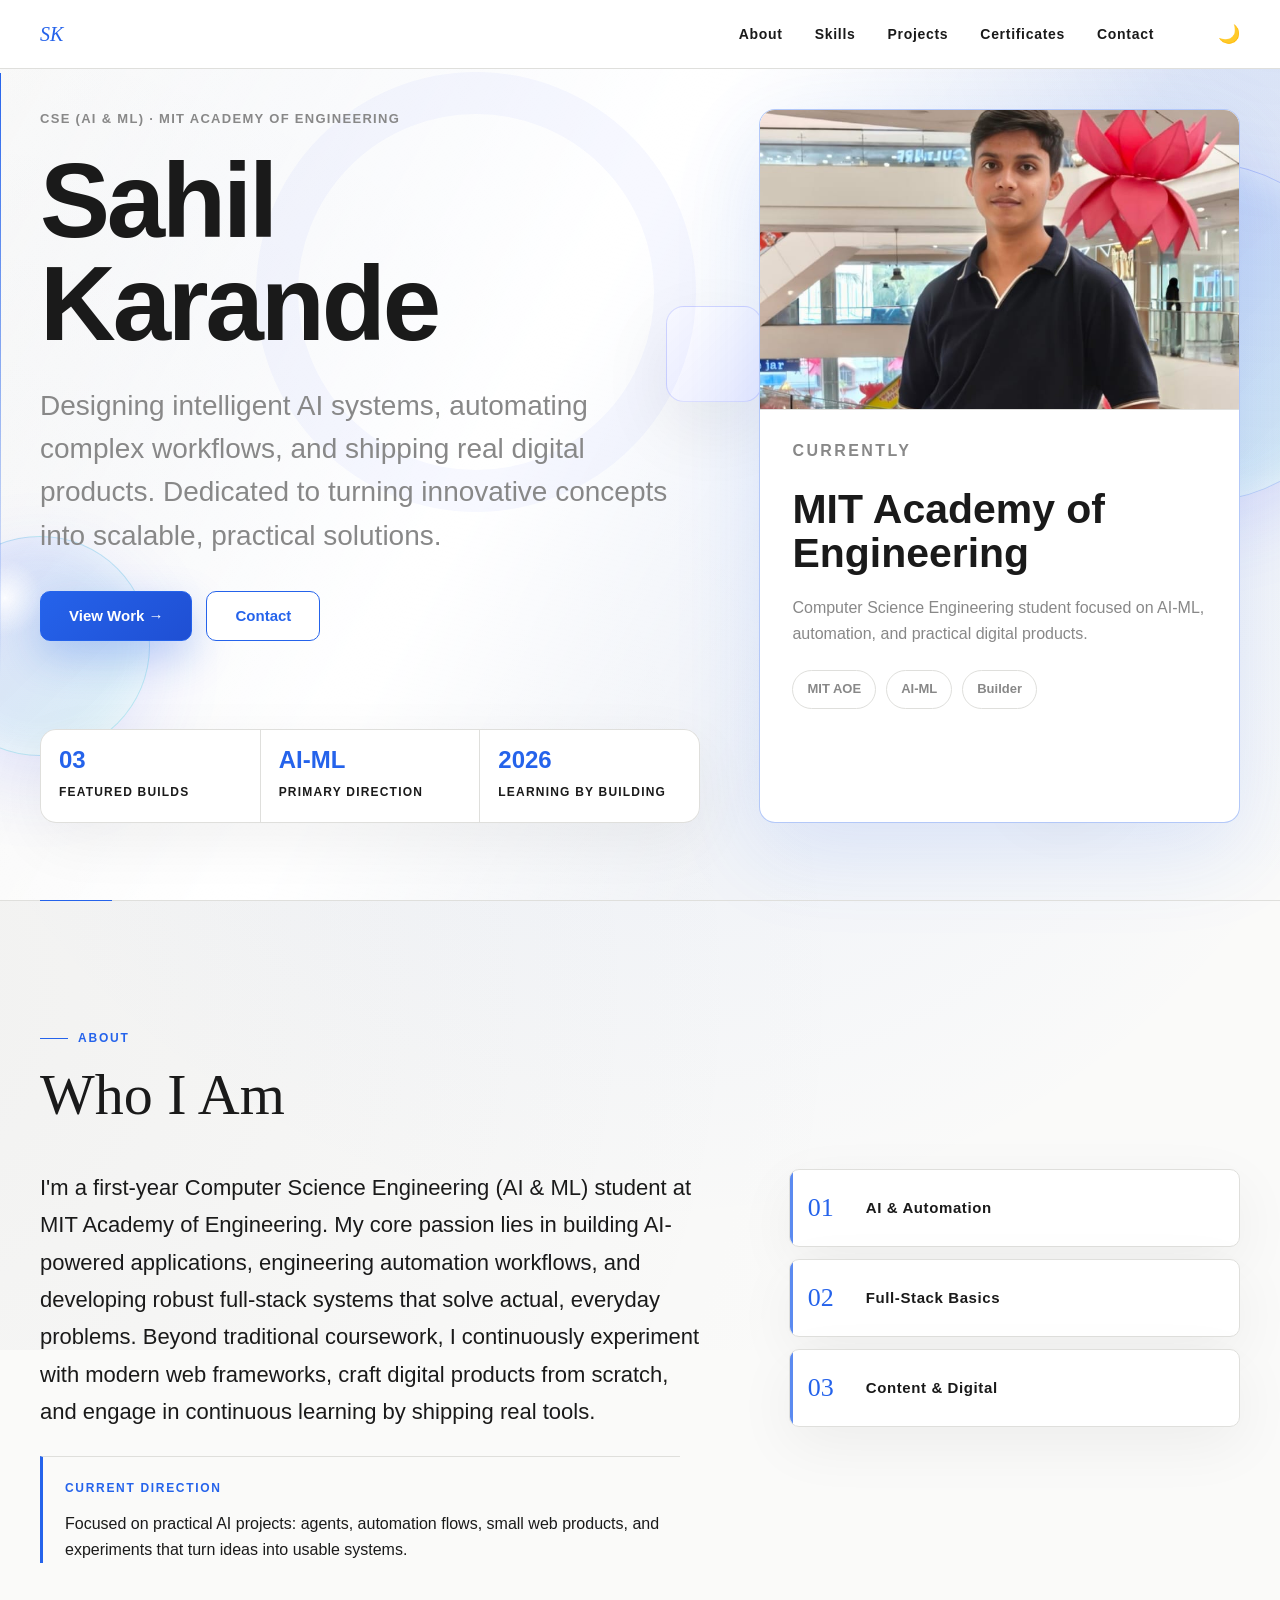
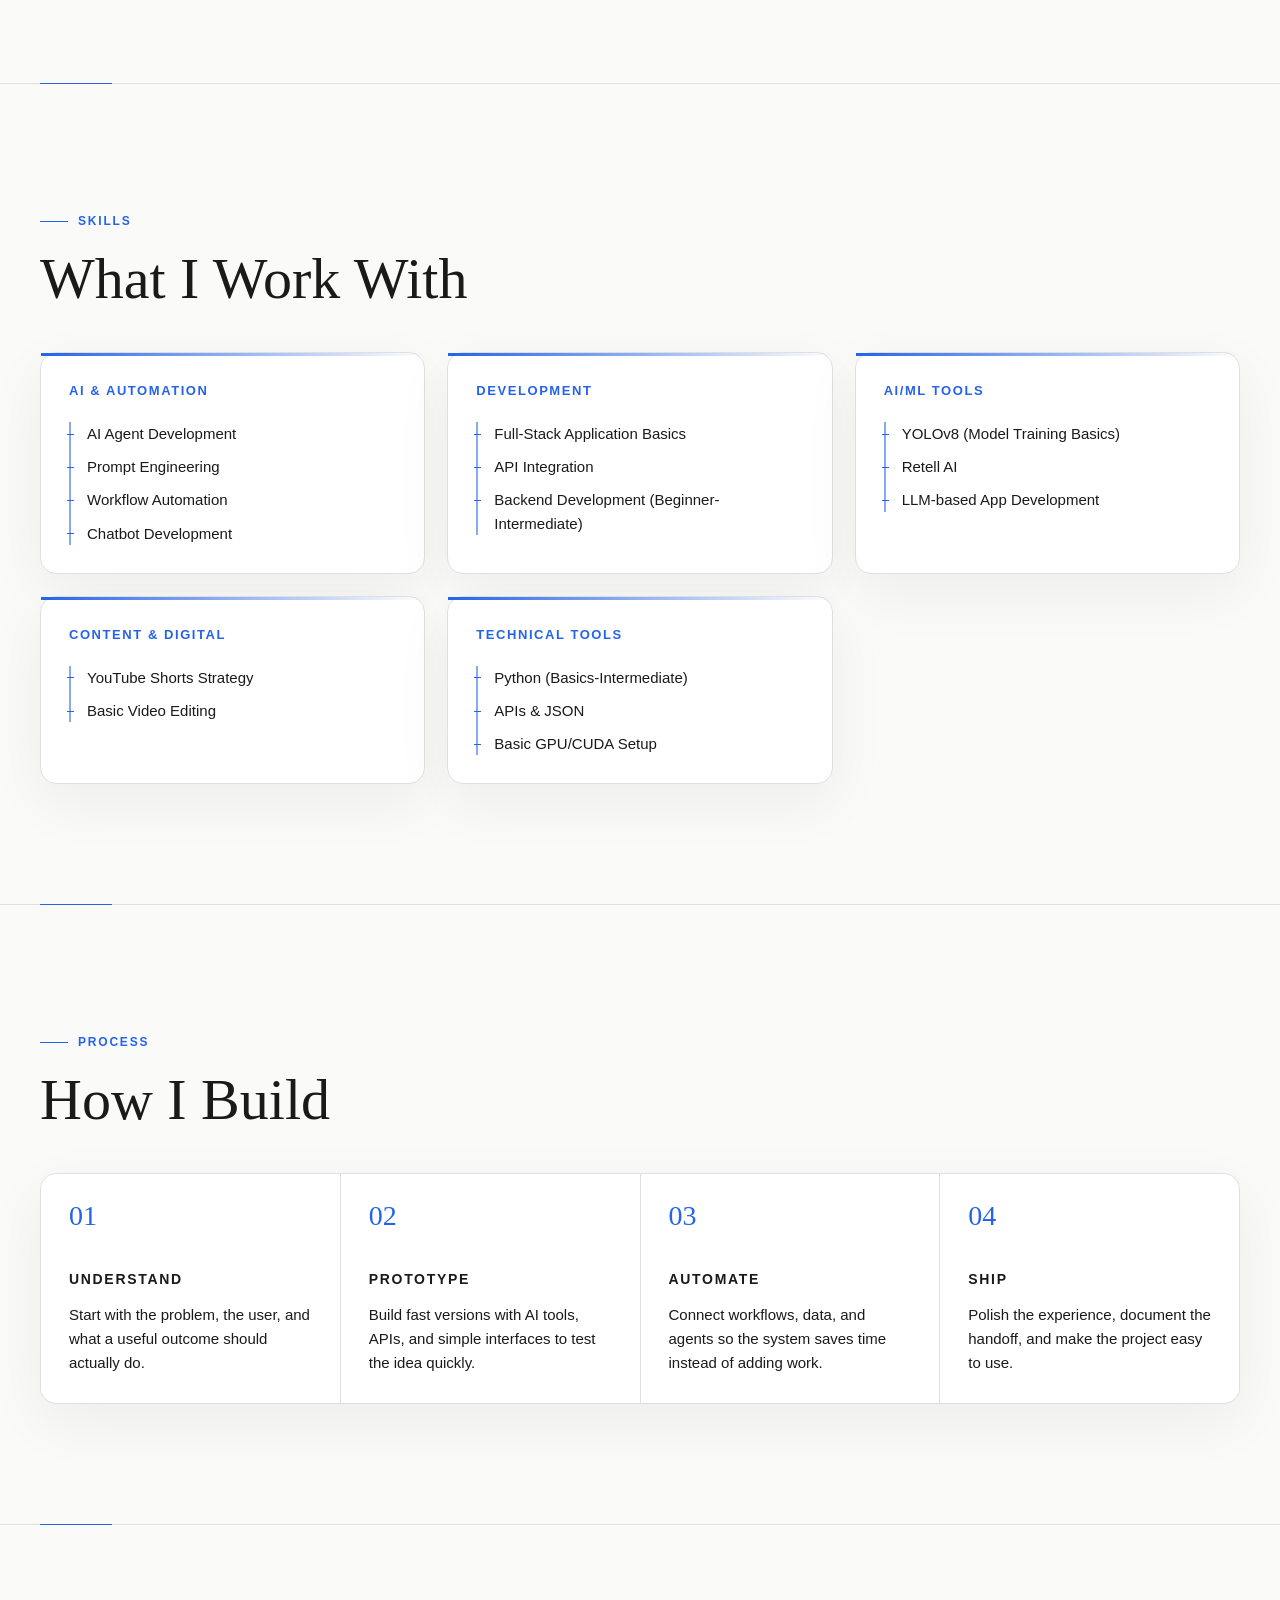
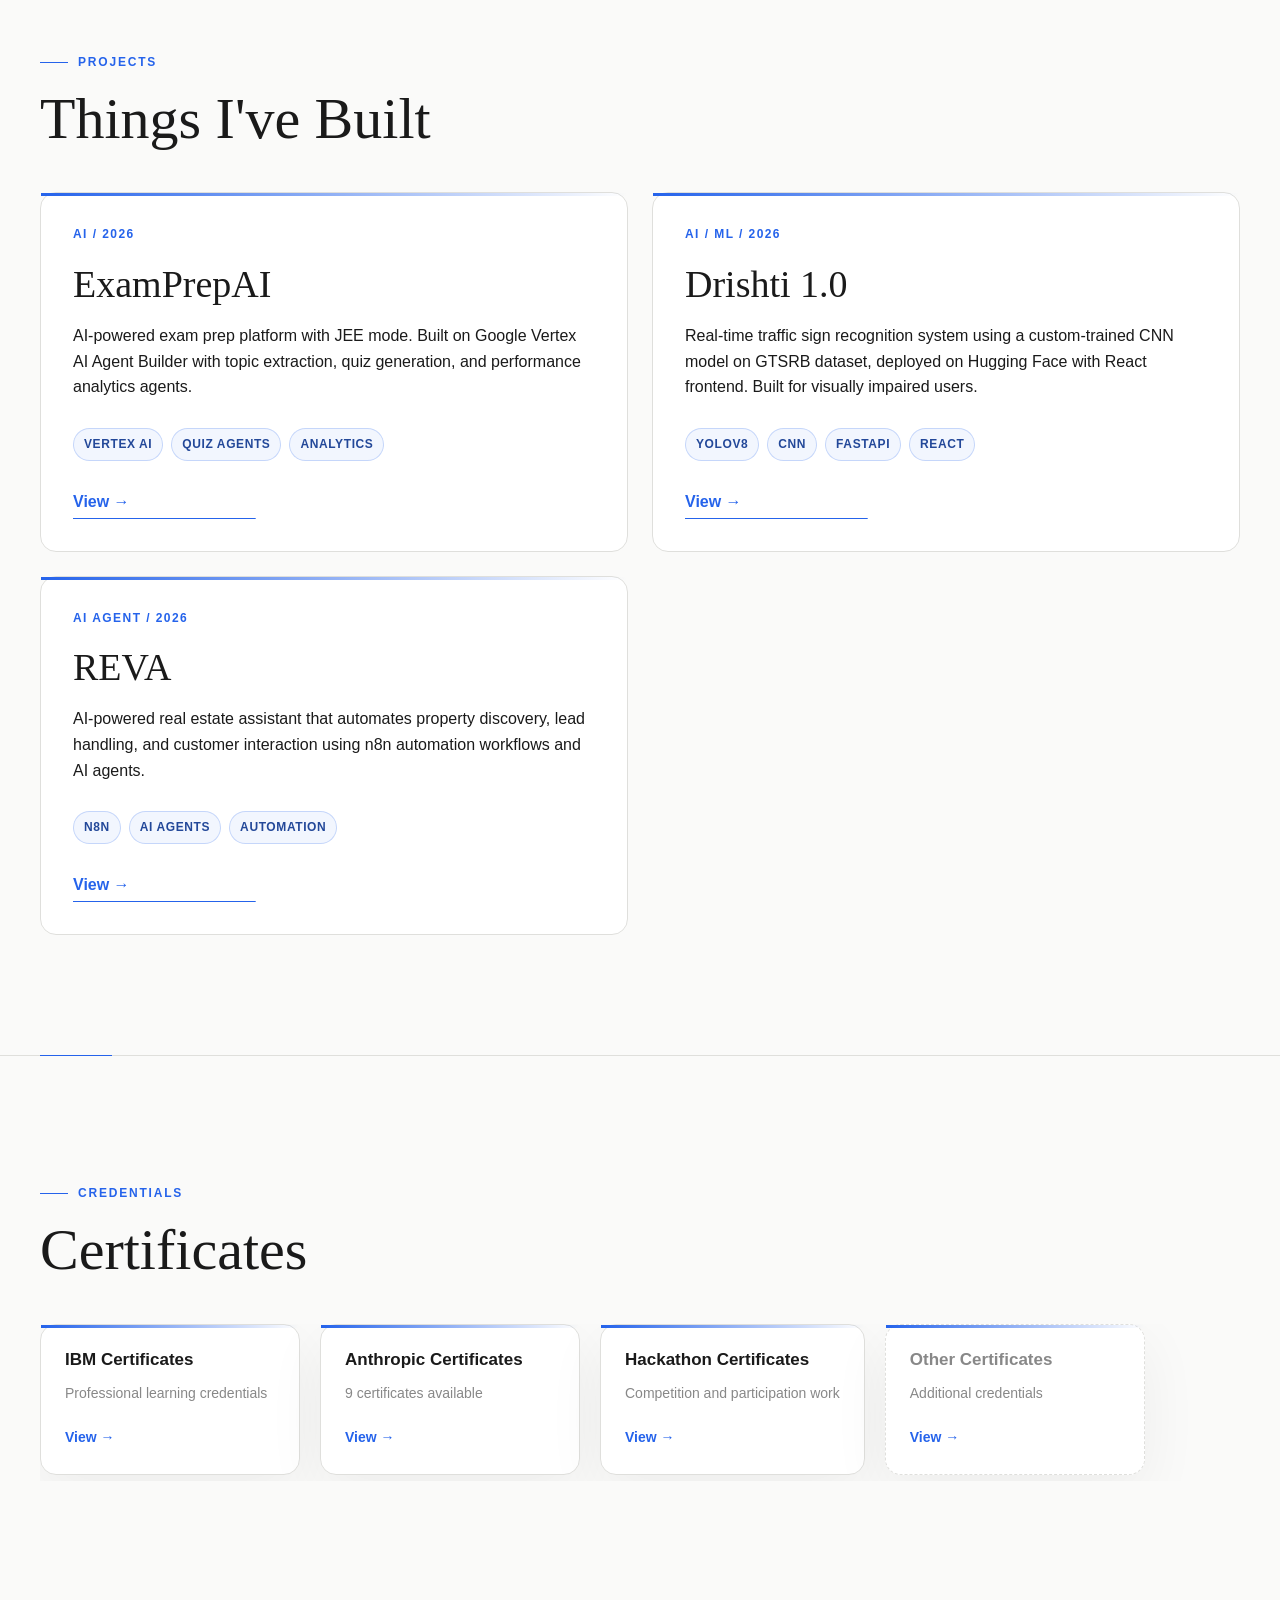
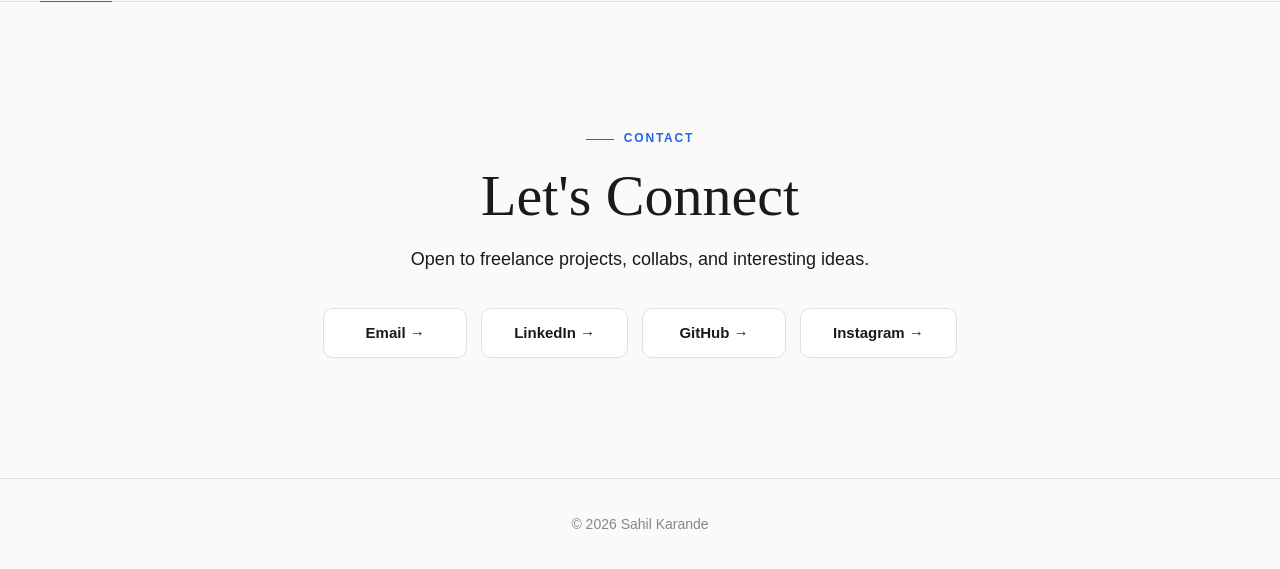
==== commit 46ba197a: "Fix mobile overlap, overflow, and zoom issues across all pages" ====
--- a/index.html
+++ b/index.html
@@ -130,6 +130,10 @@
       min-height: 68px;
     }
 
+    .nav-links-mobile {
+      display: none;
+    }
+
     .logo {
       color: var(--accent);
       font-family: Georgia, "Times New Roman", serif;
@@ -1261,168 +1265,110 @@
       section {
         padding: 72px 0;
       }
+      .container { padding: 0 24px; }
+      section { padding: 60px 0; }
 
       .hero {
-        padding: 110px 0 70px;
+        padding: 100px 0 60px;
+        min-height: auto;
       }
 
       .hero-layout {
-        grid-template-columns: 1fr;
-        gap: 44px;
-      }
-
-      .hero-content,
-      .hero-card,
-      .hero-meta {
+        display: flex;
+        flex-direction: column;
+        gap: 40px;
+        text-align: center;
+      }
+
+      .hero h1 {
+        font-size: clamp(48px, 12vw, 72px);
+        max-width: 100%;
+        margin-inline: auto;
+      }
+
+      .hero-line {
+        max-width: 100%;
+        margin-inline: auto;
+      }
+
+      .hero-actions {
+        justify-content: center;
+      }
+
+      .hero-card {
+        width: 100%;
+        min-height: auto;
         grid-column: auto;
         grid-row: auto;
       }
 
-      .hero-card {
-        min-height: auto;
-      }
-
-      .hero-card-photo {
-        height: 420px;
-      }
-
-      .about-grid,
-      .projects-grid,
-      .process-grid {
-        grid-template-columns: 1fr;
-        gap: 34px;
-      }
-
-      .process-grid {
-        gap: 1px;
-      }
-
       .hero-meta {
-        grid-template-columns: 1fr;
-      }
-
-      .skills-grid {
-        grid-template-columns: repeat(2, minmax(0, 1fr));
-      }
-
-      .project-card {
-        min-height: 280px;
+        grid-template-columns: repeat(3, 1fr);
+        width: 100%;
+        max-width: 100%;
+        grid-column: auto;
+        grid-row: auto;
+      }
+
+      .about-grid, .projects-grid, .process-grid, .skills-grid {
+        grid-template-columns: 1fr !important;
+        gap: 32px;
+      }
+
+      .footer-inner {
+        flex-direction: column;
+        gap: 24px;
+        text-align: center;
       }
     }
 
     @media (max-width: 480px) {
-      .container {
-        padding: 0 22px;
+      .container { padding: 0 20px; }
+      
+      .site-nav {
+        backdrop-filter: blur(12px);
+        -webkit-backdrop-filter: blur(12px);
       }
 
       .nav-inner {
-        align-items: flex-start;
-        min-height: 92px;
-        flex-direction: column;
-        justify-content: center;
-        gap: 12px;
-      }
-
-      .nav-links {
-        width: 100%;
-        justify-content: space-between;
-        gap: 10px;
-      }
-
-      .nav-links a {
-        font-size: 12px;
-        letter-spacing: 0.03em;
-      }
-
-      .hero {
-        min-height: 100vh;
-        padding-top: 130px;
-      }
-
-      .hero h1 {
-        font-size: clamp(54px, 17vw, 86px);
-        letter-spacing: -0.04em;
-      }
-
-      .hero-card-photo {
-        height: 320px;
-      }
-
-      .hero-meta {
-        margin-top: 24px;
-      }
-
-      .hero-meta-item {
-        min-height: 70px;
-        padding: 14px;
-      }
-
-      .hero-card-body {
-        padding: 26px;
-      }
-
-      .hero-card h2 {
-        font-size: 36px;
-      }
+        min-height: 56px;
+      }
+
+      .nav-links { display: none; }
+      
+      .nav-links-mobile {
+        display: flex;
+        overflow-x: auto;
+        padding: 12px 20px;
+        gap: 24px;
+        background: var(--surface);
+        border-bottom: var(--border);
+        scrollbar-width: none;
+      }
+      .nav-links-mobile::-webkit-scrollbar { display: none; }
+      .nav-links-mobile a {
+        font-size: 13px;
+        font-weight: 600;
+        white-space: nowrap;
+        color: var(--text-muted);
+      }
+
+      .hero h1 { font-size: clamp(42px, 15vw, 56px); }
+      .hero-meta { grid-template-columns: 1fr; }
+      .hero-card-photo { height: 260px; }
+      .hero-card h2 { font-size: 32px; }
 
       .certificate-page {
-        flex-basis: 88vw;
-        aspect-ratio: 1.2 / 1;
-        padding: 24px;
-      }
-
-      .certificate-badge {
-        max-width: calc(100% - 32px);
-        min-height: 40px;
-        padding: 0 14px;
-        font-size: 9px;
-        gap: 8px;
-      }
-
-      .certificate-badge::before {
-        width: 24px;
-        height: 24px;
-        font-size: 13px;
-      }
-
-      .certificate-title {
-        font-size: clamp(27px, 8vw, 38px);
-      }
-
-      .subtitle {
-        font-size: 11px;
-        line-height: 1.6;
-      }
-
-      .button,
-      .contact-link {
-        width: 100%;
-      }
-
-      .section-heading {
-        margin-bottom: 30px;
-      }
-
-      .skills-grid {
-        grid-template-columns: 1fr;
-      }
-
-      .hero-meta-item,
-      .process-step {
-        min-height: auto;
-      }
-
-      .skill-card,
-      .project-card,
-      .cert-card {
-        padding: 24px;
-      }
+        flex-basis: 90vw;
+        padding: 16px;
+      }
+
+      .certificate-title { font-size: 24px; }
       
       .theme-toggle {
         margin-left: 0;
-        padding-left: 0;
-        border-left: none;
-        margin-top: 12px;
+        padding-left: 12px;
+        border-left: 1px solid var(--border-color);
       }
     }
 
@@ -1435,17 +1381,27 @@
       padding-left: 16px;
       border-left: 1px solid var(--border-color);
       background: none;
-      border-right: none;
-      border-top: none;
-      border-bottom: none;
+      border: none;
       cursor: pointer;
       color: var(--text-primary);
       font-size: 18px;
       transition: opacity 0.2s ease;
-      padding-top: 2px;
-    }
-    .theme-toggle:hover {
-      opacity: 0.7;
+    }
+    .theme-toggle:hover { opacity: 0.7; }
+
+    /* Fix global overflow issues */
+    html, body {
+      max-width: 100%;
+      overflow-x: hidden;
+      position: relative;
+    }
+  
+    /* Global Fix */
+    html, body {
+      max-width: 100%;
+      overflow-x: hidden;
+      position: relative;
+      width: 100%;
     }
   </style>
 
@@ -1496,6 +1452,13 @@
         <a href="#contact">Contact</a>
         <button class="theme-toggle" id="themeToggle" aria-label="Toggle Dark Mode">🌙</button>
       </div>
+    </div>
+    <div class="nav-links-mobile">
+      <a href="#about">About</a>
+      <a href="#skills">Skills</a>
+      <a href="#projects">Projects</a>
+      <a href="#certificates">Certificates</a>
+      <a href="#contact">Contact</a>
     </div>
   </nav>
 
--- a/animations.css
+++ b/animations.css
@@ -85,23 +85,36 @@
 @keyframes darkPulseDriftTwo { 0%, 100% { transform: translate(0, 0) scale(1); opacity: 0.78; } 50% { transform: translate(-15px, -20px) scale(1.3); opacity: 1; } }
 
 @media (max-width: 768px) {
-  .orbit-one { width: 240px; height: 240px; right: -110px; }
-  .orbit-two { width: 180px; height: 180px; }
-  .ambient-ring { width: 320px; height: 320px; border-width: 30px; left: 4%; }
+  .orbit-one { width: 180px; height: 180px; right: -60px; top: 10%; }
+  .orbit-two { width: 140px; height: 140px; left: -50px; bottom: 10%; }
+  .ambient-ring { width: 240px; height: 240px; border-width: 20px; left: 0%; top: 2%; }
+  .cube-one { width: 50px; height: 50px; }
+  .dark-wave { width: 90vw; height: 90vw; min-width: 300px; min-height: 300px; }
+  .wave-one { top: -15vw; right: -10vw; }
+  .wave-two { left: -15vw; bottom: -15vw; }
 }
+
 @media (max-width: 480px) {
-  .ambient-scene { opacity: 0.55; }
-  .cube-one { left: 72%; }
-  .cube-two { display: none; }
+  .ambient-scene { opacity: 0.35; }
+  .orbit-one { width: 140px; height: 140px; right: -70px; }
+  .orbit-two { width: 100px; height: 100px; left: -60px; }
+  .ambient-cube { display: none; }
+  .ambient-ring { display: none; }
+  .dark-pulse { display: none; }
+  .dark-wave { width: 120vw; height: 120vw; opacity: 0.25; }
 }
 
 /* Ensure content stays above the ambient scene */
-.site-nav, main {
+.site-nav, main, .page-nav {
   position: relative;
-  z-index: 1;
+  z-index: 10;
 }
 
-body {
+html, body {
+  max-width: 100%;
+  overflow-x: hidden;
   position: relative;
-  overflow-x: hidden;
+  width: 100%;
+  margin: 0;
+  padding: 0;
 }
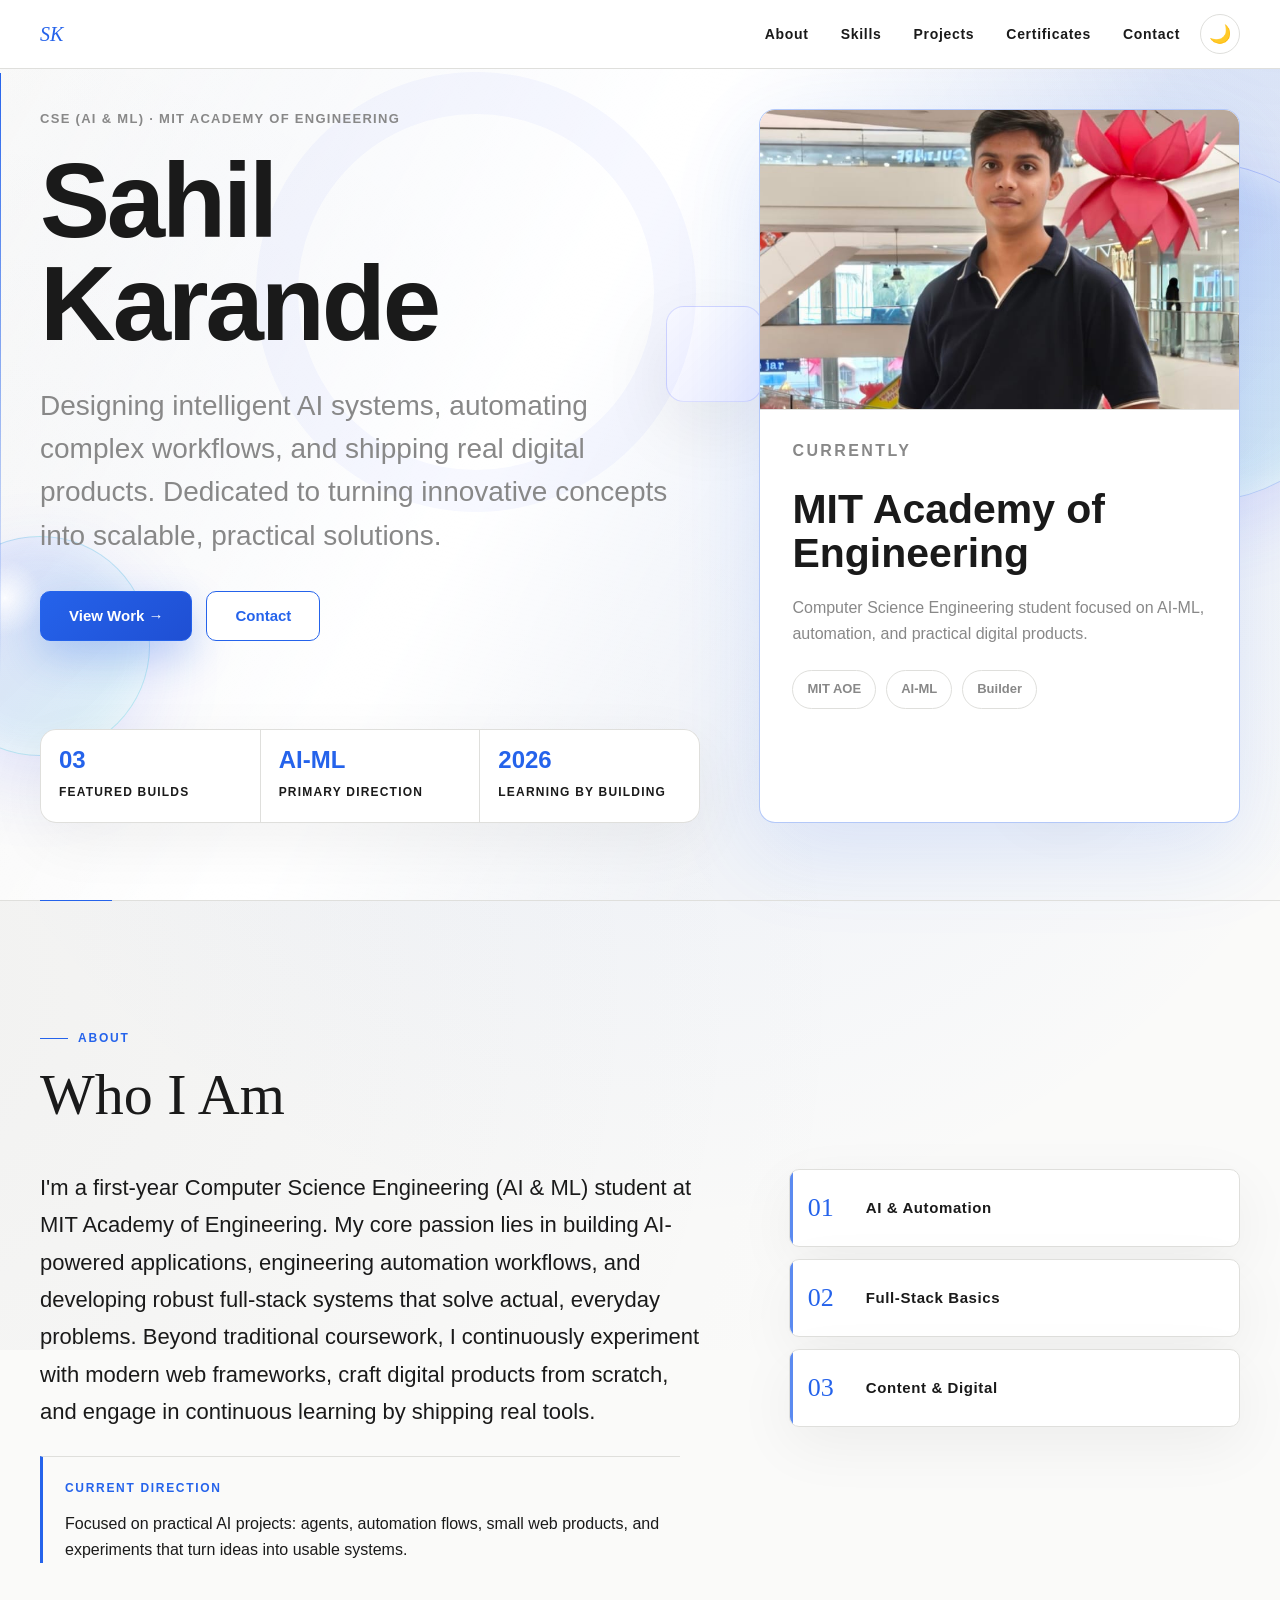
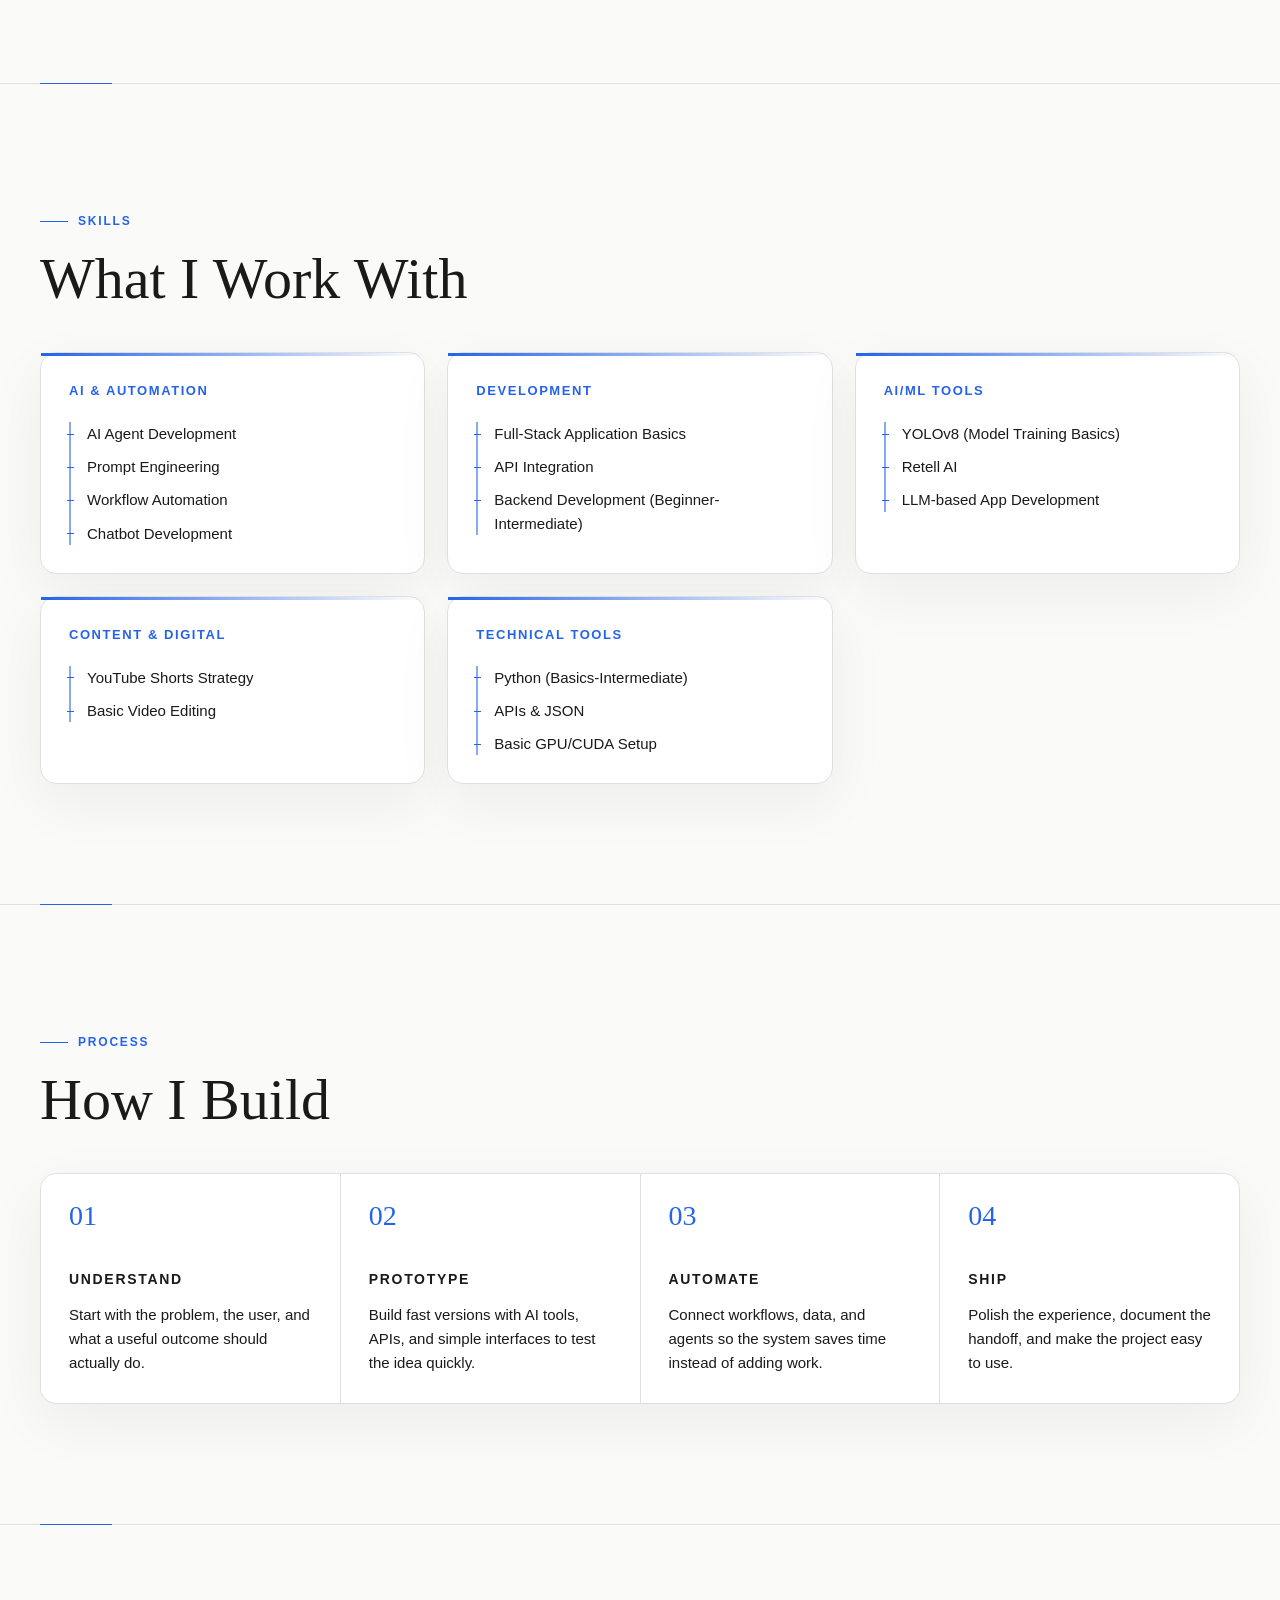
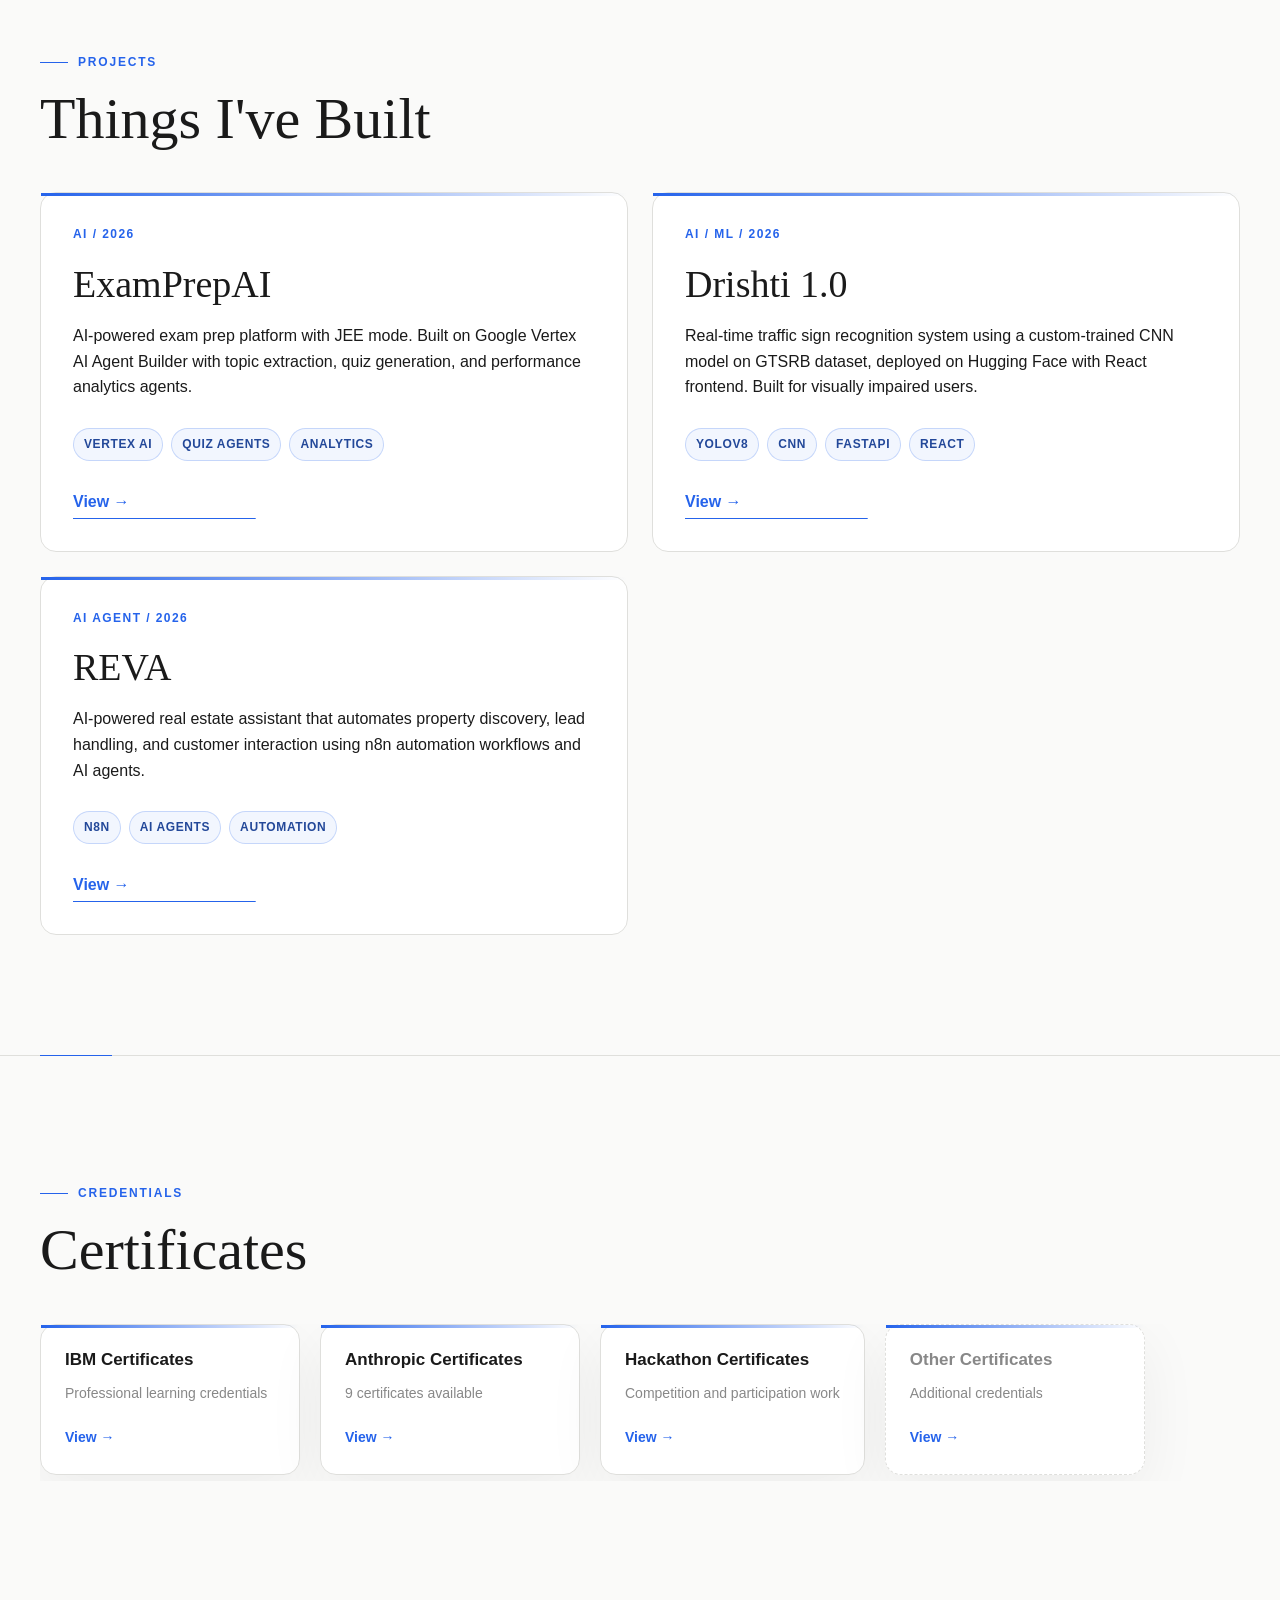
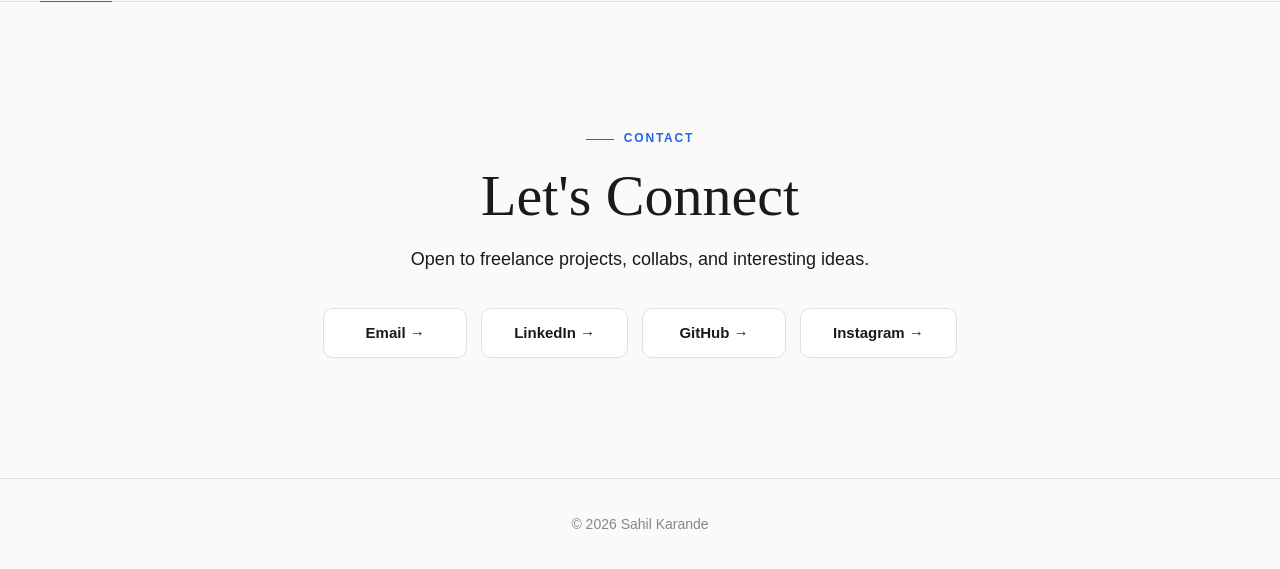
==== commit 16fcf0b9: "Ensure dark mode toggle is always visible and styled correctly on mobile across all pages" ====
--- a/index.html
+++ b/index.html
@@ -1372,28 +1372,47 @@
       }
     }
 
-    .theme-toggle {
+        .theme-toggle {
       display: flex;
       align-items: center;
       justify-content: center;
-      gap: 8px;
-      margin-left: 16px;
-      padding-left: 16px;
-      border-left: 1px solid var(--border-color);
-      background: none;
-      border: none;
+      width: 40px;
+      height: 40px;
+      border-radius: 50%;
+      background: var(--surface-strong);
+      border: 1px solid var(--border-color);
       cursor: pointer;
       color: var(--text-primary);
       font-size: 18px;
-      transition: opacity 0.2s ease;
-    }
-    .theme-toggle:hover { opacity: 0.7; }
+      transition: all 0.2s ease;
+      margin-left: 8px;
+    }
+    .theme-toggle:hover {
+      background: var(--border-color);
+      transform: scale(1.05);
+    }
+    @media (max-width: 768px) {
+      .theme-toggle { width: 36px; height: 36px; font-size: 16px; }
+    }
+    .theme-toggle:hover {
+      background: var(--border-color);
+      transform: scale(1.05);
+    }
+
+    @media (max-width: 768px) {
+      .theme-toggle {
+        width: 36px;
+        height: 36px;
+        font-size: 16px;
+      }
+    }
 
     /* Fix global overflow issues */
     html, body {
       max-width: 100%;
       overflow-x: hidden;
       position: relative;
+      width: 100%;
     }
   
     /* Global Fix */
@@ -1444,12 +1463,14 @@
   <nav class="site-nav" aria-label="Primary navigation">
     <div class="container nav-inner">
       <a class="logo" href="#hero" aria-label="Sahil Karande home">SK</a>
-      <div class="nav-links">
-        <a href="#about">About</a>
-        <a href="#skills">Skills</a>
-        <a href="#projects">Projects</a>
-        <a href="#certificates">Certificates</a>
-        <a href="#contact">Contact</a>
+      <div style="display: flex; align-items: center; gap: 12px;">
+        <div class="nav-links">
+          <a href="#about">About</a>
+          <a href="#skills">Skills</a>
+          <a href="#projects">Projects</a>
+          <a href="#certificates">Certificates</a>
+          <a href="#contact">Contact</a>
+        </div>
         <button class="theme-toggle" id="themeToggle" aria-label="Toggle Dark Mode">🌙</button>
       </div>
     </div>
